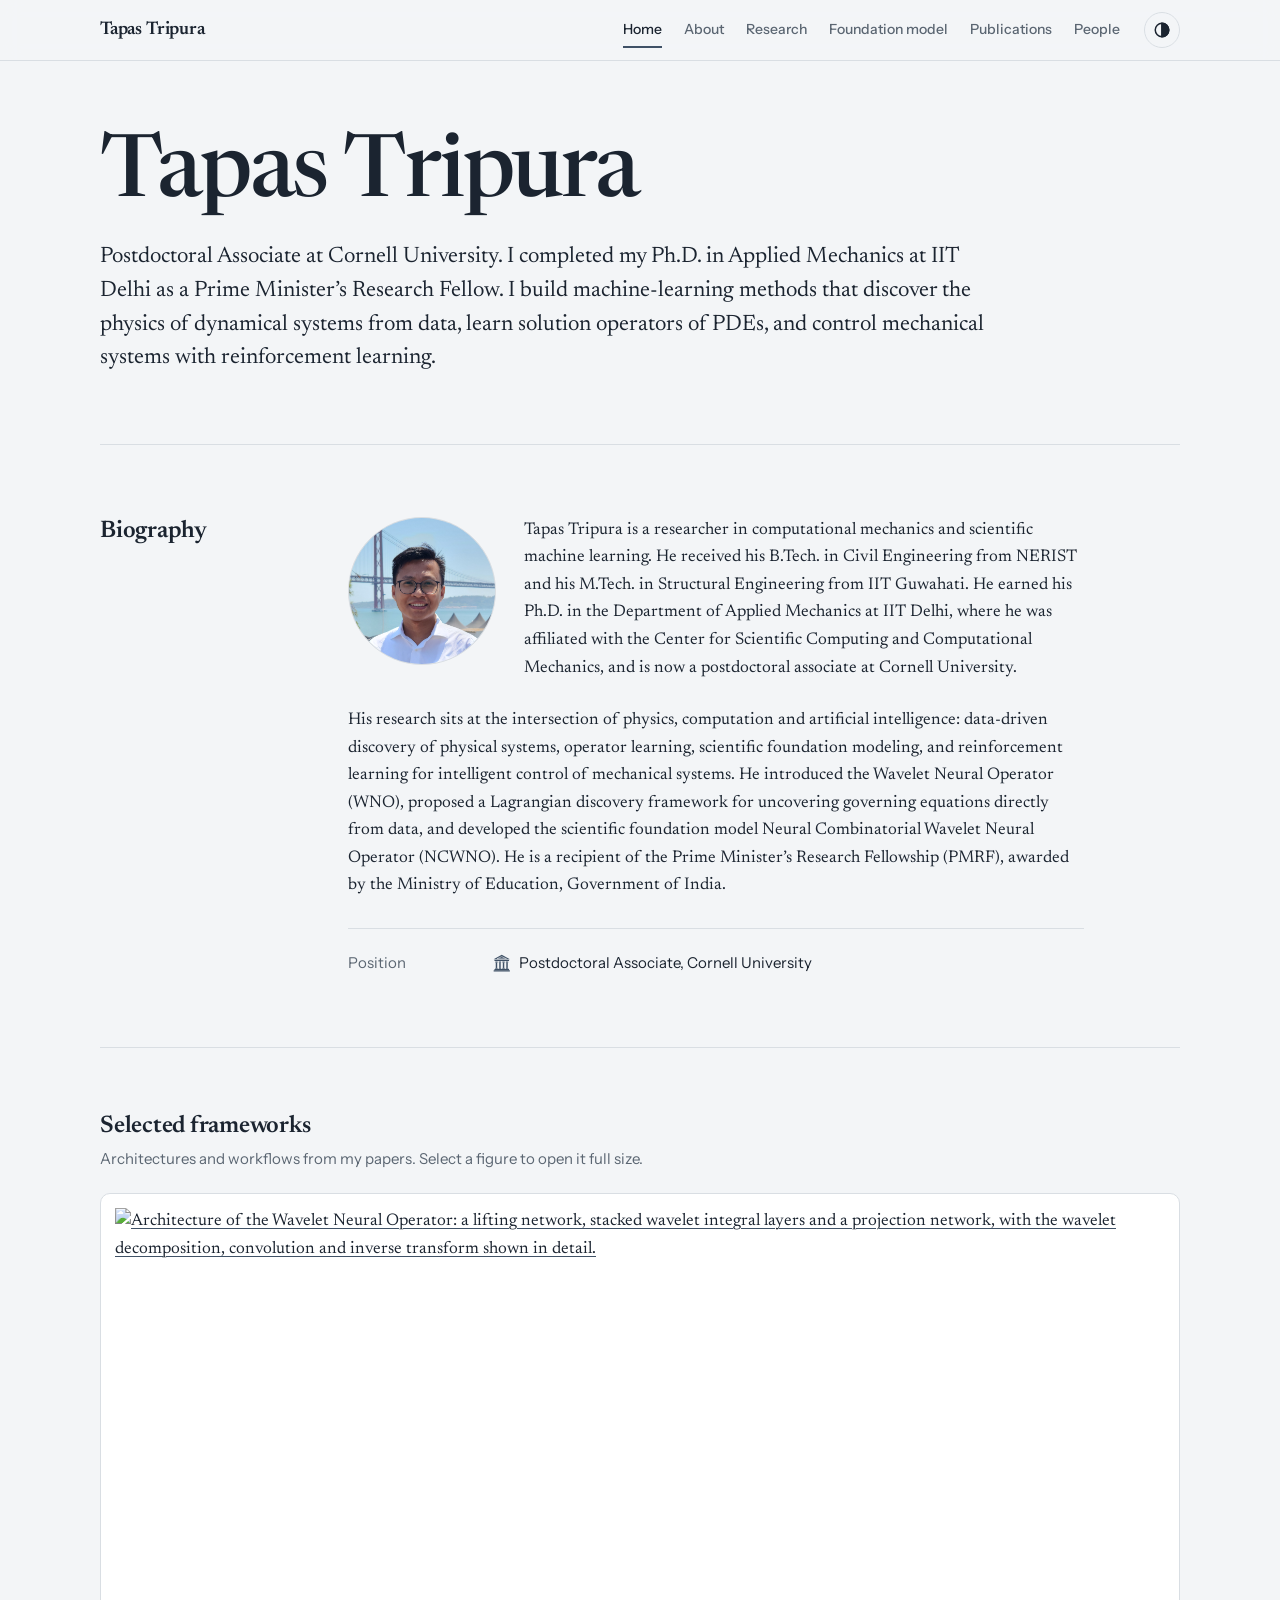
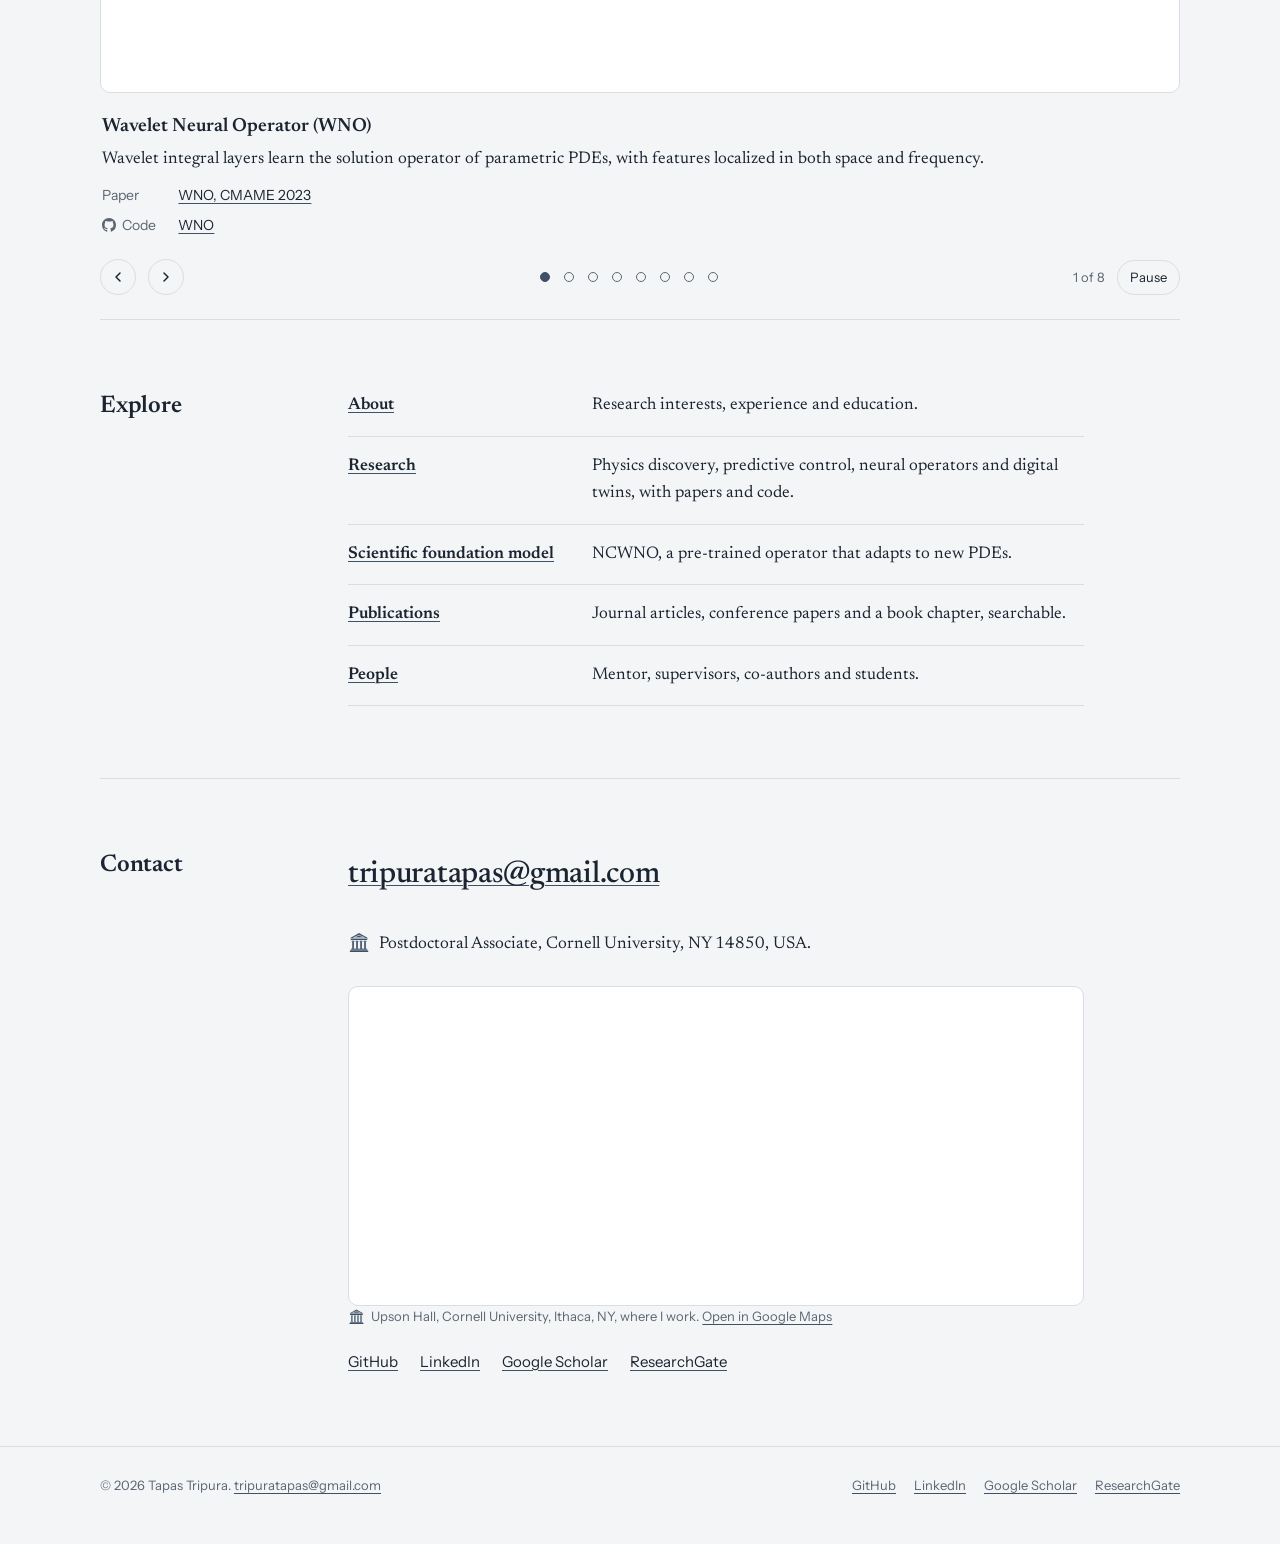
==== index.html @ eeae296c "Home: remove wavelet animation and Publications button Removed actions section and interactive figur" ====
<!DOCTYPE html>
<html lang="en">
<head>
<meta charset="utf-8">
<meta name="viewport" content="width=device-width, initial-scale=1">
<title>Tapas Tripura | Scientific machine learning and computational mechanics</title>
<meta name="description" content="Tapas Tripura is a postdoctoral associate at Cornell University working on data-driven physics discovery, neural operators, scientific foundation models and reinforcement learning for control.">
<meta property="og:title" content="Tapas Tripura | Scientific machine learning and computational mechanics">
<meta property="og:description" content="Tapas Tripura is a postdoctoral associate at Cornell University working on data-driven physics discovery, neural operators, scientific foundation models and reinforcement learning for control.">
<meta property="og:type" content="website">
<meta name="theme-color" content="#F3F5F7" media="(prefers-color-scheme: light)">
<meta name="theme-color" content="#12161B" media="(prefers-color-scheme: dark)">
<link rel="icon" href="data:image/svg+xml,%3Csvg xmlns='http://www.w3.org/2000/svg' viewBox='0 0 64 64'%3E%3Crect width='64' height='64' rx='12' fill='%233F5166'/%3E%3Cpath d='M4 34h12c4 0 5-14 9-14s4 24 8 24 4-30 8-30 4 20 8 20h11' fill='none' stroke='%23fff' stroke-width='4' stroke-linecap='round' stroke-linejoin='round'/%3E%3C/svg%3E">
<link rel="preconnect" href="https://fonts.googleapis.com">
<link rel="preconnect" href="https://fonts.gstatic.com" crossorigin="">
<link href="https://fonts.googleapis.com/css2?family=Instrument+Sans:wght@400;500;600&amp;family=Newsreader:ital,opsz,wght@0,6..72,400;0,6..72,500;0,6..72,600;1,6..72,400&amp;display=swap" rel="stylesheet">
<link rel="stylesheet" href="style.css">
<script type="application/ld+json">
{
  "@context": "https://schema.org",
  "@type": "Person",
  "name": "Tapas Tripura",
  "jobTitle": "Postdoctoral Associate",
  "affiliation": { "@type": "CollegeOrUniversity", "name": "Cornell University" },
  "alumniOf": { "@type": "CollegeOrUniversity", "name": "Indian Institute of Technology Delhi" },
  "email": "mailto:tripuratapas@gmail.com",
  "sameAs": [
    "https://github.com/TapasTripura",
    "https://www.linkedin.com/in/tripuratapas/",
    "https://scholar.google.com/citations?hl=en&user=pW9ZY3QAAAAJ",
    "https://www.researchgate.net/profile/Tapas-Tripura"
  ]
}
</script>
</head>
<body>
<a class="skip" href="#main">Skip to content</a>
<header class="top">
  <div class="wrap">
    <a class="brand" href="index.html">Tapas Tripura</a>
    <nav class="main" aria-label="Sections"><ul><li><a href="index.html" aria-current="page">Home</a></li><li><a href="about.html">About</a></li><li><a href="research.html">Research</a></li><li><a href="foundation-model.html">Foundation model</a></li><li><a href="publications.html">Publications</a></li><li><a href="collaborations.html">People</a></li></ul></nav>
    <button class="theme-btn" id="themeBtn" type="button" aria-label="Switch between light and dark theme">
      <svg width="18" height="18" viewBox="0 0 24 24" fill="none" stroke="currentColor" stroke-width="2" aria-hidden="true"><circle cx="12" cy="12" r="9"></circle><path d="M12 3v18"></path><path d="M12 3a9 9 0 0 1 0 18z" fill="currentColor"></path></svg>
    </button>
  </div>
</header>
<main id="main">
<section class="hero wrap" id="top">
    <h1>Tapas Tripura</h1>
    <p class="lede">Postdoctoral Associate at Cornell University. I completed my Ph.D. in Applied Mechanics at IIT Delhi as a Prime Minister’s Research Fellow. I build machine-learning methods that discover the physics of dynamical systems from data, learn solution operators of PDEs, and control mechanical systems with reinforcement learning.</p>

  </section>

<div class="wrap">
<section class="sec" id="bio" aria-labelledby="h-bio">
      <h2 id="h-bio">Biography</h2>
      <div class="body">
        <div class="about-top">
          <img class="portrait" id="portrait" src="assets/dp.png" alt="Portrait of Tapas Tripura" width="148" height="148">
          <div>
            <p>Tapas Tripura is a researcher in computational mechanics and scientific machine learning. He received his B.Tech. in Civil Engineering from NERIST and his M.Tech. in Structural Engineering from IIT Guwahati. He earned his Ph.D. in the Department of Applied Mechanics at IIT Delhi, where he was affiliated with the Center for Scientific Computing and Computational Mechanics, and is now a postdoctoral associate at Cornell University.</p>
          </div>
        </div>
        <p>His research sits at the intersection of physics, computation and artificial intelligence: data-driven discovery of physical systems, operator learning, scientific foundation modeling, and reinforcement learning for intelligent control of mechanical systems. He introduced the Wavelet Neural Operator (WNO), proposed a Lagrangian discovery framework for uncovering governing equations directly from data, and developed the scientific foundation model Neural Combinatorial Wavelet Neural Operator (NCWNO). He is a recipient of the Prime Minister’s Research Fellowship (PMRF), awarded by the Ministry of Education, Government of India.</p>

        <dl class="facts">
          <dt>Position</dt><dd>Postdoctoral Associate, Cornell University</dd>
        </dl>
      </div>
    </section>
</div>

<section class="gallery wrap" id="frameworks" aria-roledescription="carousel" aria-label="Selected frameworks">
  <h2>Selected frameworks</h2>
  <p class="gal-lede">Architectures and workflows from my papers. Select a figure to open it full size.</p>
  <div class="track" tabindex="0" aria-label="Framework slides. Use the left and right arrow keys to change slide.">
      <figure class="slide" role="group" aria-roledescription="slide" aria-label="1 of 8">
        <a class="fig" href="https://raw.githubusercontent.com/TapasTripura/WNO/8133e13f36d66f04895571d1c5507b31972805cb/Github_page_images/WNN.png" target="_blank" rel="noopener" title="Open full size"><img src="https://raw.githubusercontent.com/TapasTripura/WNO/8133e13f36d66f04895571d1c5507b31972805cb/Github_page_images/WNN.png" alt="Architecture of the Wavelet Neural Operator: a lifting network, stacked wavelet integral layers and a projection network, with the wavelet decomposition, convolution and inverse transform shown in detail." width="1748" height="980" loading="eager" decoding="async"></a>
        <figcaption>
          <h3>Wavelet Neural Operator (WNO)</h3>
          <p>Wavelet integral layers learn the solution operator of parametric PDEs, with features localized in both space and frequency.</p>
          <div class="links"><span class="lab">Paper</span><ul><li><a href="https://doi.org/10.1016/j.cma.2022.115783" target="_blank" rel="noopener">WNO, CMAME 2023</a></li></ul></div>
          <div class="links"><span class="lab"><svg class="gh" viewBox="0 0 16 16" width="14" height="14" aria-hidden="true"><path d="M8 0C3.58 0 0 3.58 0 8c0 3.54 2.29 6.53 5.47 7.59.4.07.55-.17.55-.38 0-.19-.01-.82-.01-1.49-2.01.37-2.53-.49-2.69-.94-.09-.23-.48-.94-.82-1.13-.28-.15-.68-.52-.01-.53.63-.01 1.08.58 1.23.82.72 1.21 1.87.87 2.33.66.07-.52.28-.87.51-1.07-1.78-.2-3.64-.89-3.64-3.95 0-.87.31-1.59.82-2.15-.08-.2-.36-1.02.08-2.12 0 0 .67-.21 2.2.82.64-.18 1.32-.27 2-.27.68 0 1.36.09 2 .27 1.53-1.04 2.2-.82 2.2-.82.44 1.1.16 1.92.08 2.12.51.56.82 1.27.82 2.15 0 3.07-1.87 3.75-3.65 3.95.29.25.54.73.54 1.48 0 1.07-.01 1.93-.01 2.2 0 .21.15.46.55.38A8.013 8.013 0 0016 8c0-4.42-3.58-8-8-8z"/></svg>Code</span><ul><li><a href="https://github.com/TapasTripura/WNO" target="_blank" rel="noopener">WNO</a></li></ul></div>
        </figcaption>
      </figure>
      <figure class="slide" role="group" aria-roledescription="slide" aria-label="2 of 8">
        <a class="fig" href="https://raw.githubusercontent.com/TapasTripura/MFWNO/195c6c22b0b1253e44105088b884247fa6c62f79/MFWNO_Architecture.png" target="_blank" rel="noopener" title="Open full size"><img src="https://raw.githubusercontent.com/TapasTripura/MFWNO/195c6c22b0b1253e44105088b884247fa6c62f79/MFWNO_Architecture.png" alt="Architecture of the multi-fidelity wavelet neural operator: a low-fidelity WNO feeds a high-fidelity WNO that learns the residual solution." width="1185" height="727" loading="lazy" decoding="async"></a>
        <figcaption>
          <h3>Multi-fidelity WNO</h3>
          <p>A low-fidelity wavelet operator is corrected by a high-fidelity residual operator, for fast reliability analysis.</p>
          <div class="links"><span class="lab">Paper</span><ul><li><a href="https://doi.org/10.1016/j.probengmech.2024.103672" target="_blank" rel="noopener">MFWNO, PEM 2024</a></li></ul></div>
          <div class="links"><span class="lab"><svg class="gh" viewBox="0 0 16 16" width="14" height="14" aria-hidden="true"><path d="M8 0C3.58 0 0 3.58 0 8c0 3.54 2.29 6.53 5.47 7.59.4.07.55-.17.55-.38 0-.19-.01-.82-.01-1.49-2.01.37-2.53-.49-2.69-.94-.09-.23-.48-.94-.82-1.13-.28-.15-.68-.52-.01-.53.63-.01 1.08.58 1.23.82.72 1.21 1.87.87 2.33.66.07-.52.28-.87.51-1.07-1.78-.2-3.64-.89-3.64-3.95 0-.87.31-1.59.82-2.15-.08-.2-.36-1.02.08-2.12 0 0 .67-.21 2.2.82.64-.18 1.32-.27 2-.27.68 0 1.36.09 2 .27 1.53-1.04 2.2-.82 2.2-.82.44 1.1.16 1.92.08 2.12.51.56.82 1.27.82 2.15 0 3.07-1.87 3.75-3.65 3.95.29.25.54.73.54 1.48 0 1.07-.01 1.93-.01 2.2 0 .21.15.46.55.38A8.013 8.013 0 0016 8c0-4.42-3.58-8-8-8z"/></svg>Code</span><ul><li><a href="https://github.com/TapasTripura/MFWNO" target="_blank" rel="noopener">MFWNO</a></li></ul></div>
        </figcaption>
      </figure>
      <figure class="slide" role="group" aria-roledescription="slide" aria-label="3 of 8">
        <a class="fig" href="https://raw.githubusercontent.com/TapasTripura/NCWNO/3da40e3a2224858c2e84ea0790490b667fc9f35f/media/ncwno.jpg" target="_blank" rel="noopener" title="Open full size"><img src="https://raw.githubusercontent.com/TapasTripura/NCWNO/3da40e3a2224858c2e84ea0790490b667fc9f35f/media/ncwno.jpg" alt="Architecture of the Neural Combinatorial Wavelet Neural Operator: expert blocks with local wavelet integral blocks, combinatorial learning in each expert block, and a probability gate." width="1281" height="1020" loading="lazy" decoding="async"></a>
        <figcaption>
          <h3>Scientific foundation model (NCWNO)</h3>
          <p>Expert wavelet blocks selected by a probability gate let one model learn many PDEs without catastrophic forgetting.</p>
          <div class="links"><span class="lab">Paper</span><ul><li><a href="https://doi.org/10.1016/j.cpc.2025.109882" target="_blank" rel="noopener">NCWNO, CPC 2025</a></li></ul></div>
          <div class="links"><span class="lab"><svg class="gh" viewBox="0 0 16 16" width="14" height="14" aria-hidden="true"><path d="M8 0C3.58 0 0 3.58 0 8c0 3.54 2.29 6.53 5.47 7.59.4.07.55-.17.55-.38 0-.19-.01-.82-.01-1.49-2.01.37-2.53-.49-2.69-.94-.09-.23-.48-.94-.82-1.13-.28-.15-.68-.52-.01-.53.63-.01 1.08.58 1.23.82.72 1.21 1.87.87 2.33.66.07-.52.28-.87.51-1.07-1.78-.2-3.64-.89-3.64-3.95 0-.87.31-1.59.82-2.15-.08-.2-.36-1.02.08-2.12 0 0 .67-.21 2.2.82.64-.18 1.32-.27 2-.27.68 0 1.36.09 2 .27 1.53-1.04 2.2-.82 2.2-.82.44 1.1.16 1.92.08 2.12.51.56.82 1.27.82 2.15 0 3.07-1.87 3.75-3.65 3.95.29.25.54.73.54 1.48 0 1.07-.01 1.93-.01 2.2 0 .21.15.46.55.38A8.013 8.013 0 0016 8c0-4.42-3.58-8-8-8z"/></svg>Code</span><ul><li><a href="https://github.com/TapasTripura/NCWNO" target="_blank" rel="noopener">NCWNO</a></li></ul></div>
        </figcaption>
      </figure>
      <figure class="slide" role="group" aria-roledescription="slide" aria-label="4 of 8">
        <a class="fig" href="https://raw.githubusercontent.com/TapasTripura/WNO-elastography/44d050303f013db9224def044e7648f1e179bd29/WNO_elastography.png" target="_blank" rel="noopener" title="Open full size"><img src="https://raw.githubusercontent.com/TapasTripura/WNO-elastography/44d050303f013db9224def044e7648f1e179bd29/WNO_elastography.png" alt="Architecture of the WNO used for elastography: input fields pass through wavelet blocks with four-level wavelet decompositions and a final network that outputs a stiffness map." width="1261" height="709" loading="lazy" decoding="async"></a>
        <figcaption>
          <h3>Wavelet neural operator elastography</h3>
          <p>Maps measured displacement fields to a stiffness map, to localize and quantify tumors.</p>
          <div class="links"><span class="lab">Paper</span><ul><li><a href="https://doi.org/10.1016/j.cmpb.2023.107436" target="_blank" rel="noopener">Elastography, CMPB 2023</a></li></ul></div>
          <div class="links"><span class="lab"><svg class="gh" viewBox="0 0 16 16" width="14" height="14" aria-hidden="true"><path d="M8 0C3.58 0 0 3.58 0 8c0 3.54 2.29 6.53 5.47 7.59.4.07.55-.17.55-.38 0-.19-.01-.82-.01-1.49-2.01.37-2.53-.49-2.69-.94-.09-.23-.48-.94-.82-1.13-.28-.15-.68-.52-.01-.53.63-.01 1.08.58 1.23.82.72 1.21 1.87.87 2.33.66.07-.52.28-.87.51-1.07-1.78-.2-3.64-.89-3.64-3.95 0-.87.31-1.59.82-2.15-.08-.2-.36-1.02.08-2.12 0 0 .67-.21 2.2.82.64-.18 1.32-.27 2-.27.68 0 1.36.09 2 .27 1.53-1.04 2.2-.82 2.2-.82.44 1.1.16 1.92.08 2.12.51.56.82 1.27.82 2.15 0 3.07-1.87 3.75-3.65 3.95.29.25.54.73.54 1.48 0 1.07-.01 1.93-.01 2.2 0 .21.15.46.55.38A8.013 8.013 0 0016 8c0-4.42-3.58-8-8-8z"/></svg>Code</span><ul><li><a href="https://github.com/TapasTripura/WNO-elastography" target="_blank" rel="noopener">WNO-elastography</a></li></ul></div>
        </figcaption>
      </figure>
      <figure class="slide" role="group" aria-roledescription="slide" aria-label="5 of 8">
        <a class="fig" href="https://raw.githubusercontent.com/TapasTripura/Interpretable-DT/0ab9851f6fc8040a1ec2009a39ff66d2a1ced187/Predictive_DT.png" target="_blank" rel="noopener" title="Open full size"><img src="https://raw.githubusercontent.com/TapasTripura/Interpretable-DT/0ab9851f6fc8040a1ec2009a39ff66d2a1ced187/Predictive_DT.png" alt="Workflow of the predictive digital twin: a physical system and nominal model are updated using sparse Bayesian linear regression on collected data to support prediction and design." width="1134" height="642" loading="lazy" decoding="async"></a>
        <figcaption>
          <h3>Predictive and interpretable digital twin</h3>
          <p>A probabilistic machine-learning twin that updates a nominal model from data and predicts future states.</p>
          <div class="links"><span class="lab">Paper</span><ul><li><a href="https://doi.org/10.1016/j.compstruc.2023.107008" target="_blank" rel="noopener">Digital twin, C&amp;S 2023</a></li></ul></div>
          <div class="links"><span class="lab"><svg class="gh" viewBox="0 0 16 16" width="14" height="14" aria-hidden="true"><path d="M8 0C3.58 0 0 3.58 0 8c0 3.54 2.29 6.53 5.47 7.59.4.07.55-.17.55-.38 0-.19-.01-.82-.01-1.49-2.01.37-2.53-.49-2.69-.94-.09-.23-.48-.94-.82-1.13-.28-.15-.68-.52-.01-.53.63-.01 1.08.58 1.23.82.72 1.21 1.87.87 2.33.66.07-.52.28-.87.51-1.07-1.78-.2-3.64-.89-3.64-3.95 0-.87.31-1.59.82-2.15-.08-.2-.36-1.02.08-2.12 0 0 .67-.21 2.2.82.64-.18 1.32-.27 2-.27.68 0 1.36.09 2 .27 1.53-1.04 2.2-.82 2.2-.82.44 1.1.16 1.92.08 2.12.51.56.82 1.27.82 2.15 0 3.07-1.87 3.75-3.65 3.95.29.25.54.73.54 1.48 0 1.07-.01 1.93-.01 2.2 0 .21.15.46.55.38A8.013 8.013 0 0016 8c0-4.42-3.58-8-8-8z"/></svg>Code</span><ul><li><a href="https://github.com/TapasTripura/Interpretable-DT" target="_blank" rel="noopener">Interpretable-DT</a></li></ul></div>
        </figcaption>
      </figure>
      <figure class="slide" role="group" aria-roledescription="slide" aria-label="6 of 8">
        <a class="fig" href="https://raw.githubusercontent.com/TapasTripura/Lagrange_Discovery_CPC/0346600c5773e8fe8cf129b9da7c9f5d59df5313/framework.jpg" target="_blank" rel="noopener" title="Open full size"><img src="https://raw.githubusercontent.com/TapasTripura/Lagrange_Discovery_CPC/0346600c5773e8fe8cf129b9da7c9f5d59df5313/framework.jpg" alt="Framework for discovering Lagrangians: observed states, a dictionary, the Euler–Lagrange formula and sparse linear regression, with discovered equations of motion and conserved energy." width="3578" height="1991" loading="lazy" decoding="async"></a>
        <figcaption>
          <h3>Lagrangian discovery from data</h3>
          <p>Sparse regression over an Euler–Lagrange library recovers interpretable Lagrangians and equations of motion.</p>
          <div class="links"><span class="lab">Paper</span><ul><li><a href="https://doi.org/10.1016/j.cpc.2023.108960" target="_blank" rel="noopener">Lagrangian discovery, CPC 2024</a></li></ul></div>
          <div class="links"><span class="lab"><svg class="gh" viewBox="0 0 16 16" width="14" height="14" aria-hidden="true"><path d="M8 0C3.58 0 0 3.58 0 8c0 3.54 2.29 6.53 5.47 7.59.4.07.55-.17.55-.38 0-.19-.01-.82-.01-1.49-2.01.37-2.53-.49-2.69-.94-.09-.23-.48-.94-.82-1.13-.28-.15-.68-.52-.01-.53.63-.01 1.08.58 1.23.82.72 1.21 1.87.87 2.33.66.07-.52.28-.87.51-1.07-1.78-.2-3.64-.89-3.64-3.95 0-.87.31-1.59.82-2.15-.08-.2-.36-1.02.08-2.12 0 0 .67-.21 2.2.82.64-.18 1.32-.27 2-.27.68 0 1.36.09 2 .27 1.53-1.04 2.2-.82 2.2-.82.44 1.1.16 1.92.08 2.12.51.56.82 1.27.82 2.15 0 3.07-1.87 3.75-3.65 3.95.29.25.54.73.54 1.48 0 1.07-.01 1.93-.01 2.2 0 .21.15.46.55.38A8.013 8.013 0 0016 8c0-4.42-3.58-8-8-8z"/></svg>Code</span><ul><li><a href="https://github.com/TapasTripura/Lagrange_Discovery_CPC" target="_blank" rel="noopener">Lagrange_Discovery_CPC</a></li></ul></div>
        </figcaption>
      </figure>
      <figure class="slide" role="group" aria-roledescription="slide" aria-label="7 of 8">
        <a class="fig" href="https://raw.githubusercontent.com/TapasTripura/Bayesian-Lagrangian-Discovery/d712e54968ead1cbd3260c153b027305916b787d/Methodology_Lagrange.png" target="_blank" rel="noopener" title="Open full size"><img src="https://raw.githubusercontent.com/TapasTripura/Bayesian-Lagrangian-Discovery/d712e54968ead1cbd3260c153b027305916b787d/Methodology_Lagrange.png" alt="Methodology of Bayesian Lagrangian discovery: data collection, a design matrix from an Euler–Lagrange library, sparse Bayesian regression, and the identified Lagrangian and Hamiltonian densities." width="1280" height="720" loading="lazy" decoding="async"></a>
        <figcaption>
          <h3>Bayesian Lagrangian discovery</h3>
          <p>A Bayesian version that discovers Lagrangian densities of PDE systems and reports uncertainty on each coefficient.</p>
          <div class="links"><span class="lab">Paper</span><ul><li><a href="https://doi.org/10.1016/j.ymssp.2024.111737" target="_blank" rel="noopener">Bayesian Lagrangian, MSSP 2024</a></li></ul></div>
          <div class="links"><span class="lab"><svg class="gh" viewBox="0 0 16 16" width="14" height="14" aria-hidden="true"><path d="M8 0C3.58 0 0 3.58 0 8c0 3.54 2.29 6.53 5.47 7.59.4.07.55-.17.55-.38 0-.19-.01-.82-.01-1.49-2.01.37-2.53-.49-2.69-.94-.09-.23-.48-.94-.82-1.13-.28-.15-.68-.52-.01-.53.63-.01 1.08.58 1.23.82.72 1.21 1.87.87 2.33.66.07-.52.28-.87.51-1.07-1.78-.2-3.64-.89-3.64-3.95 0-.87.31-1.59.82-2.15-.08-.2-.36-1.02.08-2.12 0 0 .67-.21 2.2.82.64-.18 1.32-.27 2-.27.68 0 1.36.09 2 .27 1.53-1.04 2.2-.82 2.2-.82.44 1.1.16 1.92.08 2.12.51.56.82 1.27.82 2.15 0 3.07-1.87 3.75-3.65 3.95.29.25.54.73.54 1.48 0 1.07-.01 1.93-.01 2.2 0 .21.15.46.55.38A8.013 8.013 0 0016 8c0-4.42-3.58-8-8-8z"/></svg>Code</span><ul><li><a href="https://github.com/TapasTripura/Bayesian-Lagrangian-Discovery" target="_blank" rel="noopener">Bayesian-Lagrangian-Discovery</a></li></ul></div>
        </figcaption>
      </figure>
      <figure class="slide" role="group" aria-roledescription="slide" aria-label="8 of 8">
        <a class="fig" href="https://raw.githubusercontent.com/TapasTripura/RoMAn-Model-Predictive-Control/c83c197ef0869498812c7458fb11d2fb61a4925f/images/Identification_control.png" target="_blank" rel="noopener" title="Open full size"><img src="https://raw.githubusercontent.com/TapasTripura/RoMAn-Model-Predictive-Control/c83c197ef0869498812c7458fb11d2fb61a4925f/images/Identification_control.png" alt="Model identification for control: an ensemble of data builds a library and sparse Bayesian linear regression identifies the drift and diffusion terms used by the controller." width="1272" height="558" loading="lazy" decoding="async"></a>
        <figcaption>
          <h3>Model-agnostic predictive control (RoMAn)</h3>
          <p>Sparse Bayesian identification of drift and diffusion feeds a model predictive controller for randomly excited systems.</p>
          <div class="links"><span class="lab">Paper</span><ul><li><a href="https://doi.org/10.1016/j.probengmech.2023.103517" target="_blank" rel="noopener">RoMAn, PEM 2023</a></li></ul></div>
          <div class="links"><span class="lab"><svg class="gh" viewBox="0 0 16 16" width="14" height="14" aria-hidden="true"><path d="M8 0C3.58 0 0 3.58 0 8c0 3.54 2.29 6.53 5.47 7.59.4.07.55-.17.55-.38 0-.19-.01-.82-.01-1.49-2.01.37-2.53-.49-2.69-.94-.09-.23-.48-.94-.82-1.13-.28-.15-.68-.52-.01-.53.63-.01 1.08.58 1.23.82.72 1.21 1.87.87 2.33.66.07-.52.28-.87.51-1.07-1.78-.2-3.64-.89-3.64-3.95 0-.87.31-1.59.82-2.15-.08-.2-.36-1.02.08-2.12 0 0 .67-.21 2.2.82.64-.18 1.32-.27 2-.27.68 0 1.36.09 2 .27 1.53-1.04 2.2-.82 2.2-.82.44 1.1.16 1.92.08 2.12.51.56.82 1.27.82 2.15 0 3.07-1.87 3.75-3.65 3.95.29.25.54.73.54 1.48 0 1.07-.01 1.93-.01 2.2 0 .21.15.46.55.38A8.013 8.013 0 0016 8c0-4.42-3.58-8-8-8z"/></svg>Code</span><ul><li><a href="https://github.com/TapasTripura/RoMAn-Model-Predictive-Control" target="_blank" rel="noopener">RoMAn-Model-Predictive-Control</a></li></ul></div>
        </figcaption>
      </figure>
  </div>
  <div class="gal-ctrl">
    <button type="button" class="nav-btn prev" aria-label="Previous slide"><svg width="16" height="16" viewBox="0 0 24 24" fill="none" stroke="currentColor" stroke-width="2.2" stroke-linecap="round" stroke-linejoin="round" aria-hidden="true"><path d="M15 18l-6-6 6-6"/></svg></button>
    <button type="button" class="nav-btn next" aria-label="Next slide"><svg width="16" height="16" viewBox="0 0 24 24" fill="none" stroke="currentColor" stroke-width="2.2" stroke-linecap="round" stroke-linejoin="round" aria-hidden="true"><path d="M9 18l6-6-6-6"/></svg></button>
    <div class="dots" role="group" aria-label="Choose a slide"></div>
    <span class="gcount"></span>
    <button type="button" class="play">Pause</button>
  </div>
</section>

<div class="wrap">
<section class="sec" id="explore" aria-labelledby="h-explore">
      <h2 id="h-explore">Explore</h2>
      <div class="body">
        <ul class="explore">
          <li><a href="about.html">About</a><span>Research interests, experience and education.</span></li>
          <li><a href="research.html">Research</a><span>Physics discovery, predictive control, neural operators and digital twins, with papers and code.</span></li>
          <li><a href="foundation-model.html">Scientific foundation model</a><span>NCWNO, a pre-trained operator that adapts to new PDEs.</span></li>
          <li><a href="publications.html">Publications</a><span>Journal articles, conference papers and a book chapter, searchable.</span></li>
          <li><a href="collaborations.html">People</a><span>Mentor, supervisors, co-authors and students.</span></li>
        </ul>
      </div>
    </section>

<section class="sec" id="contact" aria-labelledby="h-contact">
      <h2 id="h-contact">Contact</h2>
      <div class="body">
        <p class="mail"><a href="mailto:tripuratapas@gmail.com">tripuratapas@gmail.com</a></p>
        <p>Postdoctoral Associate, Cornell University, NY 14850, USA.</p>
        <div class="map">
          <iframe title="Map showing Upson Hall, Cornell University" src="https://maps.google.com/maps?q=Upson%20Hall%2C%20Cornell%20University%2C%20Ithaca%2C%20NY&amp;z=17&amp;output=embed" loading="lazy" referrerpolicy="no-referrer-when-downgrade" allowfullscreen></iframe>
          <p class="map-cap">Upson Hall, Cornell University, Ithaca, NY, where I work. <a href="https://www.google.com/maps/search/?api=1&amp;query=Upson%20Hall%2C%20Cornell%20University%2C%20Ithaca%2C%20NY" target="_blank" rel="noopener">Open in Google Maps</a></p>
        </div>
        <ul class="social">
          <li><a href="https://github.com/TapasTripura" target="_blank" rel="noopener">GitHub</a></li>
          <li><a href="https://www.linkedin.com/in/tripuratapas/" target="_blank" rel="noopener">LinkedIn</a></li>
          <li><a href="https://scholar.google.com/citations?hl=en&amp;user=pW9ZY3QAAAAJ" target="_blank" rel="noopener">Google Scholar</a></li>
          <li><a href="https://www.researchgate.net/profile/Tapas-Tripura" target="_blank" rel="noopener">ResearchGate</a></li>
        </ul>
      </div>
    </section>
</div>
</main>
<footer class="foot">
  <div class="wrap">
    <p>© <span id="yr">2026</span> Tapas Tripura. <a href="mailto:tripuratapas@gmail.com">tripuratapas@gmail.com</a></p>
    <ul class="foot-links">
      <li><a href="https://github.com/TapasTripura" target="_blank" rel="noopener">GitHub</a></li>
      <li><a href="https://www.linkedin.com/in/tripuratapas/" target="_blank" rel="noopener">LinkedIn</a></li>
      <li><a href="https://scholar.google.com/citations?hl=en&amp;user=pW9ZY3QAAAAJ" target="_blank" rel="noopener">Google Scholar</a></li>
      <li><a href="https://www.researchgate.net/profile/Tapas-Tripura" target="_blank" rel="noopener">ResearchGate</a></li>
    </ul>
  </div>
</footer>
<script src="site.js" defer></script>
</body>
</html>
---- style.css ----
:root {
  --paper: #F3F5F7;
  --surface: #FFFFFF;
  --ink: #1B2430;
  --muted: #5B6672;
  --line: #D9DEE3;
  --teal: #3F5166;
  --teal-ink: #FFFFFF;
  --indigo: #5F6F80;
  --serif: "Newsreader", Georgia, "Times New Roman", serif;
  --sans: "Instrument Sans", system-ui, -apple-system, "Segoe UI", Roboto, sans-serif;
  color-scheme: light;
}
@media (prefers-color-scheme: dark) {
  :root:not([data-theme="light"]) {
    --paper: #12161B; --surface: #181E25; --ink: #E6EAEE; --muted: #9AA5B1;
    --line: #29313A; --teal: #A9B8C9; --teal-ink: #12161B; --indigo: #7F90A3;
    color-scheme: dark;
  }
}
:root[data-theme="dark"] {
  --paper: #12161B; --surface: #181E25; --ink: #E6EAEE; --muted: #9AA5B1;
  --line: #29313A; --teal: #A9B8C9; --teal-ink: #12161B; --indigo: #7F90A3;
  color-scheme: dark;
}

*, *::before, *::after { box-sizing: border-box; }
html { scroll-behavior: smooth; scroll-padding-top: 88px; -webkit-text-size-adjust: 100%; }
body {
  margin: 0; background: var(--paper); color: var(--ink);
  font-family: var(--serif); font-size: 1.0625rem; line-height: 1.62;
  text-rendering: optimizeLegibility; -webkit-font-smoothing: antialiased;
}
img { max-width: 100%; display: block; }
a { color: inherit; text-decoration: underline; text-decoration-color: var(--teal); text-decoration-thickness: 1px; text-underline-offset: 3px; }
a:hover { color: var(--teal); }
:focus-visible { outline: 2px solid var(--teal); outline-offset: 3px; border-radius: 2px; }
.wrap { width: min(1080px, 100% - 40px); margin-inline: auto; }
.skip { position: absolute; left: -999px; top: 8px; background: var(--teal); color: var(--teal-ink); padding: 8px 14px; font-family: var(--sans); z-index: 50; }
.skip:focus { left: 8px; }

/* Header */
header.top {
  position: sticky; top: 0; z-index: 20;
  background: color-mix(in srgb, var(--paper) 88%, transparent);
  backdrop-filter: blur(10px); -webkit-backdrop-filter: blur(10px);
  border-bottom: 1px solid var(--line);
}
.top .wrap { display: flex; align-items: center; gap: 24px; min-height: 60px; }
.brand { font-family: var(--serif); font-weight: 600; font-size: 1.15rem; text-decoration: none; letter-spacing: -0.01em; white-space: nowrap; }
.brand:hover { color: var(--ink); }
nav.main { margin-left: auto; overflow-x: auto; scrollbar-width: none; }
nav.main::-webkit-scrollbar { display: none; }
nav.main ul { display: flex; gap: 22px; list-style: none; margin: 0; padding: 0; }
nav.main a {
  font-family: var(--sans); font-size: 0.875rem; font-weight: 500; color: var(--muted);
  text-decoration: none; white-space: nowrap; padding: 6px 0; display: block;
  border-bottom: 2px solid transparent;
}
nav.main a:hover { color: var(--ink); }
nav.main a[aria-current="true"] { color: var(--ink); border-bottom-color: var(--teal); }
.theme-btn {
  flex: none; width: 36px; height: 36px; display: grid; place-items: center;
  background: transparent; color: var(--ink); border: 1px solid var(--line); border-radius: 50%; cursor: pointer;
}
.theme-btn:hover { border-color: var(--teal); color: var(--teal); }

/* Hero */
.hero { padding: 72px 0 40px; }
.hero h1 {
  font-family: var(--serif); font-weight: 500; letter-spacing: -0.025em; line-height: 1;
  font-size: clamp(2.8rem, 7.2vw, 5.4rem); margin: 0 0 22px;
}
.lede { font-size: clamp(1.15rem, 2.2vw, 1.4rem); line-height: 1.5; max-width: 40em; margin: 0 0 28px; color: var(--ink); }
.actions { display: flex; flex-wrap: wrap; gap: 12px; }
.btn {
  font-family: var(--sans); font-weight: 500; font-size: 0.9375rem; text-decoration: none;
  padding: 10px 18px; border-radius: 6px; border: 1px solid var(--ink); color: var(--ink); background: transparent;
}
.btn:hover { color: var(--ink); border-color: var(--teal); background: color-mix(in srgb, var(--teal) 10%, transparent); }
.btn.primary { background: var(--teal); border-color: var(--teal); color: var(--teal-ink); }
.btn.primary:hover { color: var(--teal-ink); filter: brightness(1.08); background: var(--teal); }

.scope { margin: 48px 0 0; }
.scope-frame { background: var(--surface); border: 1px solid var(--line); border-radius: 10px; overflow: hidden; }
#wave { display: block; width: 100%; height: 330px; touch-action: pan-y; cursor: crosshair; }
.scope figcaption { font-family: var(--sans); font-size: 0.8125rem; line-height: 1.5; color: var(--muted); margin-top: 12px; max-width: 62em; }

/* Sections */
.sec { display: grid; grid-template-columns: 200px minmax(0, 1fr); gap: 48px; padding: 72px 0; border-top: 1px solid var(--line); }
.sec > h2 {
  font-family: var(--serif); font-weight: 600; font-size: 1.5rem; letter-spacing: -0.01em; line-height: 1.2;
  margin: 0; align-self: start; position: sticky; top: 92px;
}
.body { max-width: 46rem; min-width: 0; }
.body > :first-child { margin-top: 0; }
.body p { margin: 0 0 1em; }

/* About */
.about-top { display: grid; grid-template-columns: 148px 1fr; gap: 28px; align-items: start; margin-bottom: 8px; }
.portrait { width: 148px; aspect-ratio: 1; object-fit: cover; object-position: center 20%; border-radius: 50%; background: var(--line); border: 1px solid var(--line); }
dl.facts { margin: 28px 0 0; font-family: var(--sans); font-size: 0.9375rem; display: grid; grid-template-columns: 8.5em 1fr; gap: 10px 16px; padding-top: 22px; border-top: 1px solid var(--line); }
dl.facts dt { color: var(--muted); }
dl.facts dd { margin: 0; }
.sub { font-family: var(--sans); font-weight: 600; font-size: 0.9375rem; margin: 36px 0 12px; }
ul.interests { list-style: none; margin: 0; padding: 0; columns: 2; column-gap: 32px; font-size: 1rem; }
ul.interests li { break-inside: avoid; padding: 7px 0; border-bottom: 1px solid var(--line); }

/* Research rows */
.row { padding: 30px 0; border-top: 1px solid var(--line); }
.row:first-child { padding-top: 0; border-top: 0; }
.row h3 { font-family: var(--serif); font-weight: 600; font-size: 1.28rem; margin: 0 0 8px; letter-spacing: -0.005em; }
.row p { margin: 0 0 14px; }
.links { display: grid; grid-template-columns: 4.6em minmax(0, 1fr); gap: 0 12px; font-family: var(--sans); font-size: 0.875rem; margin-top: 8px; }
.links .lab { color: var(--muted); }
.links ul { display: flex; flex-wrap: wrap; gap: 4px 18px; list-style: none; margin: 0; padding: 0; }
.links li { display: inline; }

/* Foundation model */
.feature { border-left: 3px solid var(--teal); padding-left: 24px; }
.feature h3 { font-family: var(--serif); font-weight: 600; font-size: 1.28rem; margin: 0 0 10px; }
.cols { display: grid; grid-template-columns: 1fr 1fr; gap: 28px; margin: 22px 0; }
.cols h4 { font-family: var(--sans); font-size: 0.9375rem; font-weight: 600; margin: 0 0 8px; }
.cols ul { margin: 0; padding-left: 1.1em; font-size: 1rem; }
.cols li { margin-bottom: 6px; }

/* Education timeline */
.timeline { list-style: none; margin: 0; padding: 0 0 0 26px; border-left: 1px solid var(--line); }
.timeline li { position: relative; padding-bottom: 36px; }
.timeline li:last-child { padding-bottom: 0; }
.timeline li::before { content: ""; position: absolute; left: -32px; top: 9px; width: 11px; height: 11px; border-radius: 50%; background: var(--paper); border: 2px solid var(--teal); }
.timeline .when { font-family: var(--sans); font-size: 0.8125rem; color: var(--muted); display: block; margin-bottom: 2px; }
.timeline h3 { font-size: 1.12rem; font-weight: 600; margin: 0 0 2px; }
.timeline .where { margin: 0 0 8px; color: var(--muted); }
.timeline ul { margin: 0; padding-left: 1.1em; font-size: 1rem; }
.timeline li li { padding: 0; margin-bottom: 3px; }
.timeline li li::before { display: none; }

/* Publications */
.tools { display: flex; flex-wrap: wrap; gap: 14px 16px; align-items: center; margin-bottom: 8px; font-family: var(--sans); }
.search {
  flex: 1 1 220px; min-width: 0; padding: 10px 14px; font: inherit; font-size: 0.9375rem; color: var(--ink);
  background: var(--surface); border: 1px solid var(--line); border-radius: 6px;
}
.search::placeholder { color: var(--muted); }
.seg { display: flex; flex-wrap: wrap; gap: 6px; }
.seg button {
  font: inherit; font-size: 0.8125rem; font-weight: 500; padding: 7px 12px; border-radius: 999px; cursor: pointer;
  color: var(--ink); background: transparent; border: 1px solid var(--line);
}
.seg button:hover { border-color: var(--teal); }
.seg button[aria-pressed="true"] { background: var(--ink); color: var(--paper); border-color: var(--ink); }
.count { font-family: var(--sans); font-size: 0.8125rem; color: var(--muted); margin: 10px 0 0; }
.pubs h3 { font-family: var(--sans); font-size: 0.9375rem; font-weight: 600; margin: 34px 0 6px; padding-bottom: 8px; border-bottom: 1px solid var(--ink); }
.pubs ol { list-style: none; margin: 0; padding: 0; }
.pubs li { padding: 16px 0; border-bottom: 1px solid var(--line); }
.pubs .ti { font-weight: 500; line-height: 1.4; display: block; }
.pubs .au { font-size: 0.9375rem; color: var(--muted); display: block; margin-top: 3px; }
.pubs .au strong { color: var(--ink); font-weight: 600; }
.pubs .ve { font-family: var(--sans); font-size: 0.8125rem; color: var(--muted); display: block; margin-top: 4px; }
.pubs .empty { padding: 28px 0; font-family: var(--sans); color: var(--muted); }

/* Collaborators */
.groups { display: grid; grid-template-columns: 1fr 1fr; gap: 36px 40px; }
.groups h3 { font-family: var(--sans); font-weight: 600; font-size: 0.9375rem; margin: 0 0 10px; padding-bottom: 8px; border-bottom: 1px solid var(--line); }
.groups ul { list-style: none; margin: 0; padding: 0; font-size: 1rem; }
.groups li { padding: 5px 0; }
.groups .role { display: block; font-family: var(--sans); font-size: 0.8125rem; color: var(--muted); }
.groups .wide { grid-column: 1 / -1; }

/* Contact */
.mail { font-size: clamp(1.3rem, 3.2vw, 1.9rem); font-weight: 500; letter-spacing: -0.01em; word-break: break-word; }
.social { display: flex; flex-wrap: wrap; gap: 10px 22px; list-style: none; padding: 0; margin: 22px 0 0; font-family: var(--sans); font-size: 0.9375rem; }
footer.foot { border-top: 1px solid var(--line); padding: 28px 0 48px; font-family: var(--sans); font-size: 0.8125rem; color: var(--muted); }

@media (max-width: 860px) {
  .sec { grid-template-columns: 1fr; gap: 24px; padding: 52px 0; }
  .sec > h2 { position: static; }
  .top .wrap { flex-wrap: wrap; gap: 4px 16px; padding-block: 8px; }
  nav.main { order: 3; width: 100%; margin-left: 0; }
  .theme-btn { margin-left: auto; }
  .brand + .theme-btn { margin-left: auto; }
  .hero { padding-top: 44px; }
}
@media (max-width: 640px) {
  #wave { height: 290px; }
  .about-top { grid-template-columns: 1fr; }
  .portrait { width: 128px; }
  ul.interests { columns: 1; }
  .cols, .groups { grid-template-columns: 1fr; }
  dl.facts { grid-template-columns: 1fr; gap: 2px; }
  dl.facts dd { margin-bottom: 10px; }
}
@media (prefers-reduced-motion: reduce) { html { scroll-behavior: auto; } }
@media print {
  header.top, .scope, .tools, .theme-btn { display: none; }
  body { background: #fff; color: #000; }
  .sec { break-inside: avoid-page; }
}

/* Multi-page additions */
.sec.first { border-top: 0; padding-top: 56px; }
.sec > h1 { font-family: var(--serif); font-weight: 600; font-size: 1.9rem; letter-spacing: -0.015em; line-height: 1.15; margin: 0; align-self: start; position: sticky; top: 92px; }
nav.main a[aria-current="page"] { color: var(--ink); border-bottom-color: var(--teal); }
.explore { list-style: none; margin: 0; padding: 0; }
.explore li { display: grid; grid-template-columns: 220px minmax(0, 1fr); gap: 24px; padding: 16px 0; border-bottom: 1px solid var(--line); }
.explore li:first-child { padding-top: 0; }
.explore a { font-weight: 600; }
footer.foot .wrap { display: flex; flex-wrap: wrap; gap: 10px 28px; justify-content: space-between; align-items: baseline; }
.foot p { margin: 0; }
.foot-links { display: flex; flex-wrap: wrap; gap: 6px 18px; list-style: none; margin: 0; padding: 0; }
@media (max-width: 860px) { .sec > h1 { position: static; } .sec.first { padding-top: 36px; } }
@media (max-width: 640px) { .explore li { grid-template-columns: 1fr; gap: 2px; } }

/* GitHub mark on Code labels */
.links .lab .gh { width: 14px; height: 14px; margin-right: 6px; vertical-align: -2px; fill: currentColor; }

/* Framework gallery */
.gallery { padding: 64px 0 24px; border-top: 1px solid var(--line); }
.gallery > h2 { font-family: var(--serif); font-weight: 600; font-size: 1.5rem; letter-spacing: -0.01em; line-height: 1.2; margin: 0 0 6px; }
.gal-lede { margin: 0 0 22px; color: var(--muted); font-family: var(--sans); font-size: 0.9375rem; max-width: 46em; }
.track { display: flex; overflow-x: auto; scroll-snap-type: x mandatory; scrollbar-width: none; overscroll-behavior-x: contain; }
.track::-webkit-scrollbar { display: none; }
.slide { flex: 0 0 100%; min-width: 0; margin: 0; scroll-snap-align: start; }
.fig { display: block; height: clamp(240px, 50vw, 500px); padding: 14px; background: #fff; border: 1px solid var(--line); border-radius: 10px; }
.fig img { display: block; width: 100%; height: 100%; object-fit: contain; }
.slide figcaption { padding: 18px 2px 0; }
.slide h3 { font-family: var(--serif); font-weight: 600; font-size: 1.2rem; margin: 0 0 4px; }
.slide p { margin: 0 0 10px; max-width: 52em; }
.gal-ctrl { display: flex; align-items: center; gap: 12px; margin-top: 22px; font-family: var(--sans); font-size: 0.8125rem; color: var(--muted); }
.nav-btn { flex: none; width: 36px; height: 36px; display: grid; place-items: center; padding: 0; border: 1px solid var(--line); border-radius: 50%; background: transparent; color: var(--ink); cursor: pointer; }
.nav-btn:hover { border-color: var(--teal); color: var(--teal); }
.dots { display: flex; flex: 1; flex-wrap: wrap; gap: 14px; justify-content: center; }
.dots button { position: relative; width: 10px; height: 10px; padding: 0; border-radius: 50%; border: 1px solid var(--muted); background: transparent; cursor: pointer; }
.dots button::after { content: ""; position: absolute; inset: -9px; }
.dots button[aria-current="true"] { background: var(--teal); border-color: var(--teal); }
.play { font: inherit; min-width: 4.8em; padding: 6px 12px; border-radius: 999px; border: 1px solid var(--line); background: transparent; color: var(--ink); cursor: pointer; }
.play:hover { border-color: var(--teal); }
@media (max-width: 640px) { .gal-ctrl { flex-wrap: wrap; } .dots { order: 5; flex-basis: 100%; } .gallery { padding-top: 44px; } }

/* Map */
.map { margin-top: 28px; }
.map iframe { display: block; width: 100%; height: 320px; border: 1px solid var(--line); border-radius: 10px; background: var(--surface); }
.map-cap { margin: 10px 0 0; font-family: var(--sans); font-size: 0.8125rem; color: var(--muted); }
@media (max-width: 640px) { .map iframe { height: 260px; } }
@media print { .map iframe { display: none; } }

/* Publication DOI and code chips */
.pubs .ext { display: flex; flex-wrap: wrap; gap: 8px; margin-top: 10px; }
.pubs .chip { display: inline-flex; align-items: center; gap: 6px; max-width: 100%; padding: 5px 12px; border: 1px solid var(--line); border-radius: 999px; background: var(--surface); color: var(--ink); font-family: var(--sans); font-size: 0.8125rem; line-height: 1.3; text-decoration: none; overflow-wrap: anywhere; transition: background-color .18s ease, border-color .18s ease, color .18s ease, transform .18s ease, box-shadow .18s ease; }
.pubs .chip .k { font-weight: 600; }
.pubs .chip .gh { width: 14px; height: 14px; flex: none; fill: currentColor; }
.pubs .chip-doi { border-color: color-mix(in srgb, var(--teal) 45%, var(--line)); }
.pubs .chip-doi .k { color: var(--teal); }
.pubs .chip-code { border-color: color-mix(in srgb, var(--indigo) 45%, var(--line)); }
.pubs .chip-code .k { color: var(--indigo); }
.pubs .chip:hover, .pubs .chip:focus-visible { transform: translateY(-1px); box-shadow: 0 3px 10px color-mix(in srgb, var(--ink) 16%, transparent); }
.pubs .chip-doi:hover, .pubs .chip-doi:focus-visible { background: var(--teal); border-color: var(--teal); color: var(--teal-ink); }
.pubs .chip-code:hover, .pubs .chip-code:focus-visible { background: var(--indigo); border-color: var(--indigo); color: var(--paper); }
.pubs .chip:hover .k, .pubs .chip:focus-visible .k { color: inherit; }
@media (prefers-reduced-motion: reduce) { .pubs .chip { transition: none; } .pubs .chip:hover, .pubs .chip:focus-visible { transform: none; } }

/* Publication thumbnails */
.pubs li.pub { display: grid; grid-template-columns: 168px minmax(0, 1fr); gap: 22px; align-items: start; }
.pubs .thumb { display: block; width: 100%; aspect-ratio: 1; border: 1px solid var(--line); border-radius: 10px; overflow: hidden; position: relative; }
.pubs .thumb.real { background: #fff; padding: 6px; cursor: zoom-in; transition: border-color .18s ease, box-shadow .18s ease; }
.pubs .thumb.real:hover, .pubs .thumb.real:focus-visible { border-color: var(--teal); box-shadow: 0 3px 12px color-mix(in srgb, var(--ink) 16%, transparent); }
.pubs .thumb.real img { display: block; width: 100%; height: 100%; object-fit: contain; }
.pubs .thumb.tile { background: var(--surface); color: var(--muted); }
.pubs .thumb.tile svg { display: block; width: 66%; margin: 12% auto 0; }
.pubs .thumb.tile .tl { position: absolute; left: 10px; right: 10px; bottom: 9px; font-family: var(--sans); font-size: 0.6875rem; letter-spacing: 0.02em; color: var(--muted); white-space: nowrap; overflow: hidden; text-overflow: ellipsis; }
.pubs .thumb svg .gl { fill: none; stroke: currentColor; stroke-width: 2.4; stroke-linecap: round; stroke-linejoin: round; }
.pubs .thumb svg .faint { opacity: 0.4; }
.pubs .thumb svg .dash { stroke-dasharray: 4 4; }
.pubs .thumb svg .ga2 { fill: none; stroke: var(--teal); stroke-width: 2.4; stroke-linecap: round; stroke-linejoin: round; }
.pubs .thumb svg .ga { fill: var(--teal); stroke: none; }
.pubs .thumb svg .gd { fill: currentColor; opacity: 0.45; stroke: none; }
.pubs .thumb svg .gf { fill: var(--teal); opacity: 0.28; stroke: none; }
@media (max-width: 640px) { .pubs li.pub { grid-template-columns: 92px minmax(0, 1fr); gap: 14px; } .pubs .thumb.tile .tl { display: none; } .pubs .thumb.tile svg { width: 74%; margin-top: 13%; } }

/* Institute icons */
.inst { display: inline-block; flex: none; width: 1.3em; height: 1.3em; margin-right: 0.5em; vertical-align: -0.3em; fill: var(--teal); }

/* Abstract chip and expandable panel */
.pubs .chip-abs { cursor: pointer; border-color: color-mix(in srgb, var(--ink) 35%, var(--line)); }
.pubs .chip-abs .k { color: var(--ink); }
.pubs .chip-abs .cv { flex: none; transition: transform .2s ease; }
.pubs .chip-abs[aria-expanded="true"] .cv { transform: rotate(180deg); }
.pubs .chip-abs:hover, .pubs .chip-abs:focus-visible, .pubs .chip-abs[aria-expanded="true"] { background: var(--ink); border-color: var(--ink); color: var(--paper); }
.pubs .chip-abs:hover .k, .pubs .chip-abs:focus-visible .k, .pubs .chip-abs[aria-expanded="true"] .k { color: inherit; }
.pubs .abs { display: grid; grid-template-rows: 0fr; visibility: hidden; transition: grid-template-rows .28s ease, visibility 0s linear .28s; }
.pubs .abs.open { grid-template-rows: 1fr; visibility: visible; transition: grid-template-rows .28s ease, visibility 0s; }
.pubs .abs-in { overflow: hidden; min-height: 0; }
.pubs .abs-in p { margin: 12px 0 0; padding: 12px 14px; background: var(--surface); border-left: 3px solid var(--teal); border-radius: 0 8px 8px 0; font-size: 0.9375rem; line-height: 1.6; }
.pubs .abs-more { display: inline-block; margin-top: 8px; font-family: var(--sans); font-size: 0.8125rem; }
@media (prefers-reduced-motion: reduce) { .pubs .abs, .pubs .abs.open, .pubs .chip-abs .cv { transition: none; } }

/* Chips outside the publication list (thesis link) */
.chips { display: flex; flex-wrap: wrap; gap: 8px; margin-top: 8px; }
.chips .chip { display: inline-flex; align-items: center; gap: 6px; padding: 5px 12px; border: 1px solid color-mix(in srgb, var(--teal) 45%, var(--line)); border-radius: 999px; background: var(--surface); color: var(--ink); font-family: var(--sans); font-size: 0.8125rem; line-height: 1.3; text-decoration: none; transition: background-color .18s ease, border-color .18s ease, color .18s ease, transform .18s ease, box-shadow .18s ease; }
.chips .chip .k { font-weight: 600; color: var(--teal); }
.chips .chip .ic { flex: none; }
.chips .chip:hover, .chips .chip:focus-visible { background: var(--teal); border-color: var(--teal); color: var(--teal-ink); transform: translateY(-1px); box-shadow: 0 3px 10px color-mix(in srgb, var(--ink) 16%, transparent); }
.chips .chip:hover .k, .chips .chip:focus-visible .k { color: inherit; }
@media (prefers-reduced-motion: reduce) { .chips .chip { transition: none; } .chips .chip:hover, .chips .chip:focus-visible { transform: none; } }
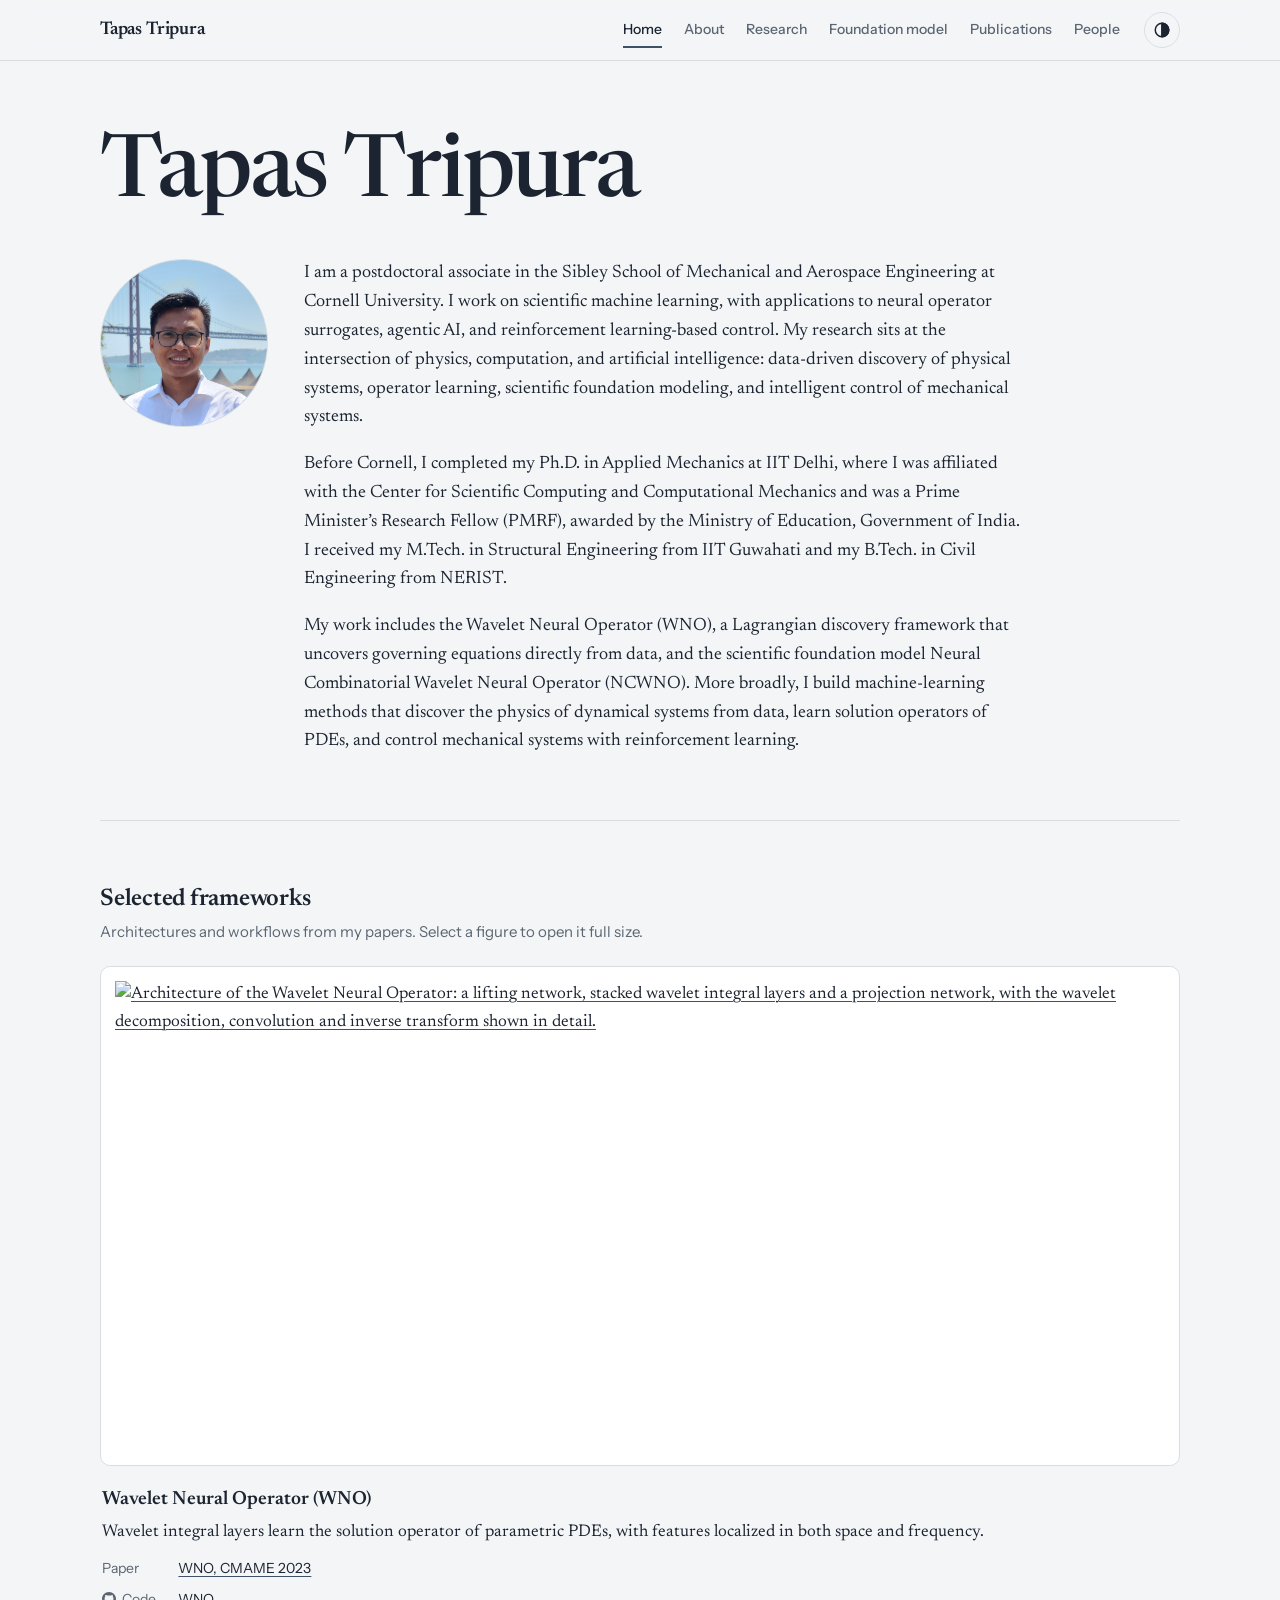
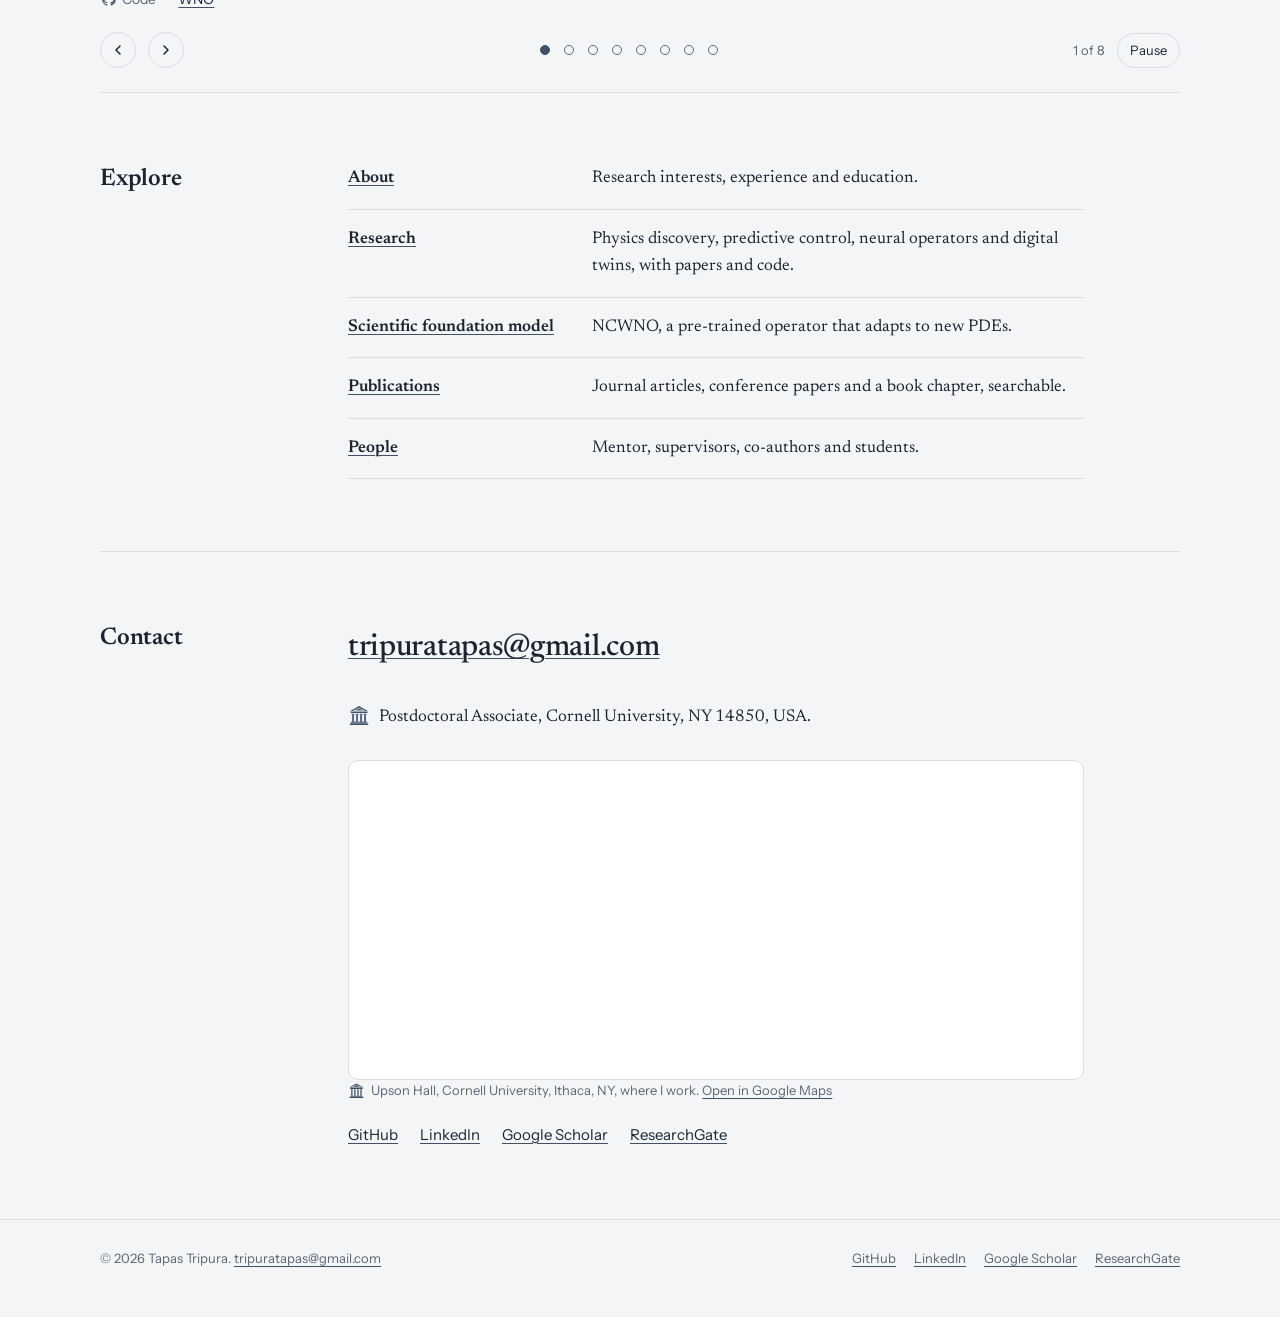
==== commit 8b63c72b: "Home: merge intro into one bio, no section heading Updated biography section to reflect current rese" ====
--- a/index.html
+++ b/index.html
@@ -47,25 +47,18 @@
 <main id="main">
 <section class="hero wrap" id="top">
     <h1>Tapas Tripura</h1>
-    <p class="lede">Postdoctoral Associate at Cornell University. I completed my Ph.D. in Applied Mechanics at IIT Delhi as a Prime Minister’s Research Fellow. I build machine-learning methods that discover the physics of dynamical systems from data, learn solution operators of PDEs, and control mechanical systems with reinforcement learning.</p>
 
   </section>
 
 <div class="wrap">
-<section class="sec" id="bio" aria-labelledby="h-bio">
-      <h2 id="h-bio">Biography</h2>
-      <div class="body">
-        <div class="about-top">
-          <img class="portrait" id="portrait" src="assets/dp.png" alt="Portrait of Tapas Tripura" width="148" height="148">
-          <div>
-            <p>Tapas Tripura is a researcher in computational mechanics and scientific machine learning. He received his B.Tech. in Civil Engineering from NERIST and his M.Tech. in Structural Engineering from IIT Guwahati. He earned his Ph.D. in the Department of Applied Mechanics at IIT Delhi, where he was affiliated with the Center for Scientific Computing and Computational Mechanics, and is now a postdoctoral associate at Cornell University.</p>
-          </div>
+<section class="bio" id="bio" aria-label="About me">
+      <div class="bio-grid">
+        <img class="portrait" id="portrait" src="assets/dp.png" alt="Portrait of Tapas Tripura" width="148" height="148">
+        <div class="bio-text">
+          <p>I am a postdoctoral associate in the Sibley School of Mechanical and Aerospace Engineering at Cornell University. I work on scientific machine learning, with applications to neural operator surrogates, agentic AI, and reinforcement learning-based control. My research sits at the intersection of physics, computation, and artificial intelligence: data-driven discovery of physical systems, operator learning, scientific foundation modeling, and intelligent control of mechanical systems.</p>
+          <p>Before Cornell, I completed my Ph.D. in Applied Mechanics at IIT Delhi, where I was affiliated with the Center for Scientific Computing and Computational Mechanics and was a Prime Minister’s Research Fellow (PMRF), awarded by the Ministry of Education, Government of India. I received my M.Tech. in Structural Engineering from IIT Guwahati and my B.Tech. in Civil Engineering from NERIST.</p>
+          <p>My work includes the Wavelet Neural Operator (WNO), a Lagrangian discovery framework that uncovers governing equations directly from data, and the scientific foundation model Neural Combinatorial Wavelet Neural Operator (NCWNO). More broadly, I build machine-learning methods that discover the physics of dynamical systems from data, learn solution operators of PDEs, and control mechanical systems with reinforcement learning.</p>
         </div>
-        <p>His research sits at the intersection of physics, computation and artificial intelligence: data-driven discovery of physical systems, operator learning, scientific foundation modeling, and reinforcement learning for intelligent control of mechanical systems. He introduced the Wavelet Neural Operator (WNO), proposed a Lagrangian discovery framework for uncovering governing equations directly from data, and developed the scientific foundation model Neural Combinatorial Wavelet Neural Operator (NCWNO). He is a recipient of the Prime Minister’s Research Fellowship (PMRF), awarded by the Ministry of Education, Government of India.</p>
-
-        <dl class="facts">
-          <dt>Position</dt><dd>Postdoctoral Associate, Cornell University</dd>
-        </dl>
       </div>
     </section>
 </div>
--- a/style.css
+++ b/style.css
@@ -303,3 +303,13 @@
 .chips .chip:hover, .chips .chip:focus-visible { background: var(--teal); border-color: var(--teal); color: var(--teal-ink); transform: translateY(-1px); box-shadow: 0 3px 10px color-mix(in srgb, var(--ink) 16%, transparent); }
 .chips .chip:hover .k, .chips .chip:focus-visible .k { color: inherit; }
 @media (prefers-reduced-motion: reduce) { .chips .chip { transition: none; } .chips .chip:hover, .chips .chip:focus-visible { transform: none; } }
+
+/* Home: name and bio, no section heading */
+.hero { padding-bottom: 28px; }
+.hero h1 { margin-bottom: 0; }
+.bio { padding: 12px 0 64px; }
+.bio-grid { display: grid; grid-template-columns: 168px minmax(0, 1fr); gap: 36px; align-items: start; max-width: 58rem; }
+.bio-grid .portrait { width: 100%; height: auto; aspect-ratio: 1; }
+.bio-text p { margin: 0 0 1em; font-size: 1.125rem; line-height: 1.6; }
+.bio-text p:last-child { margin-bottom: 0; }
+@media (max-width: 700px) { .bio-grid { grid-template-columns: 1fr; gap: 20px; } .bio-grid .portrait { width: 128px; height: auto; } }
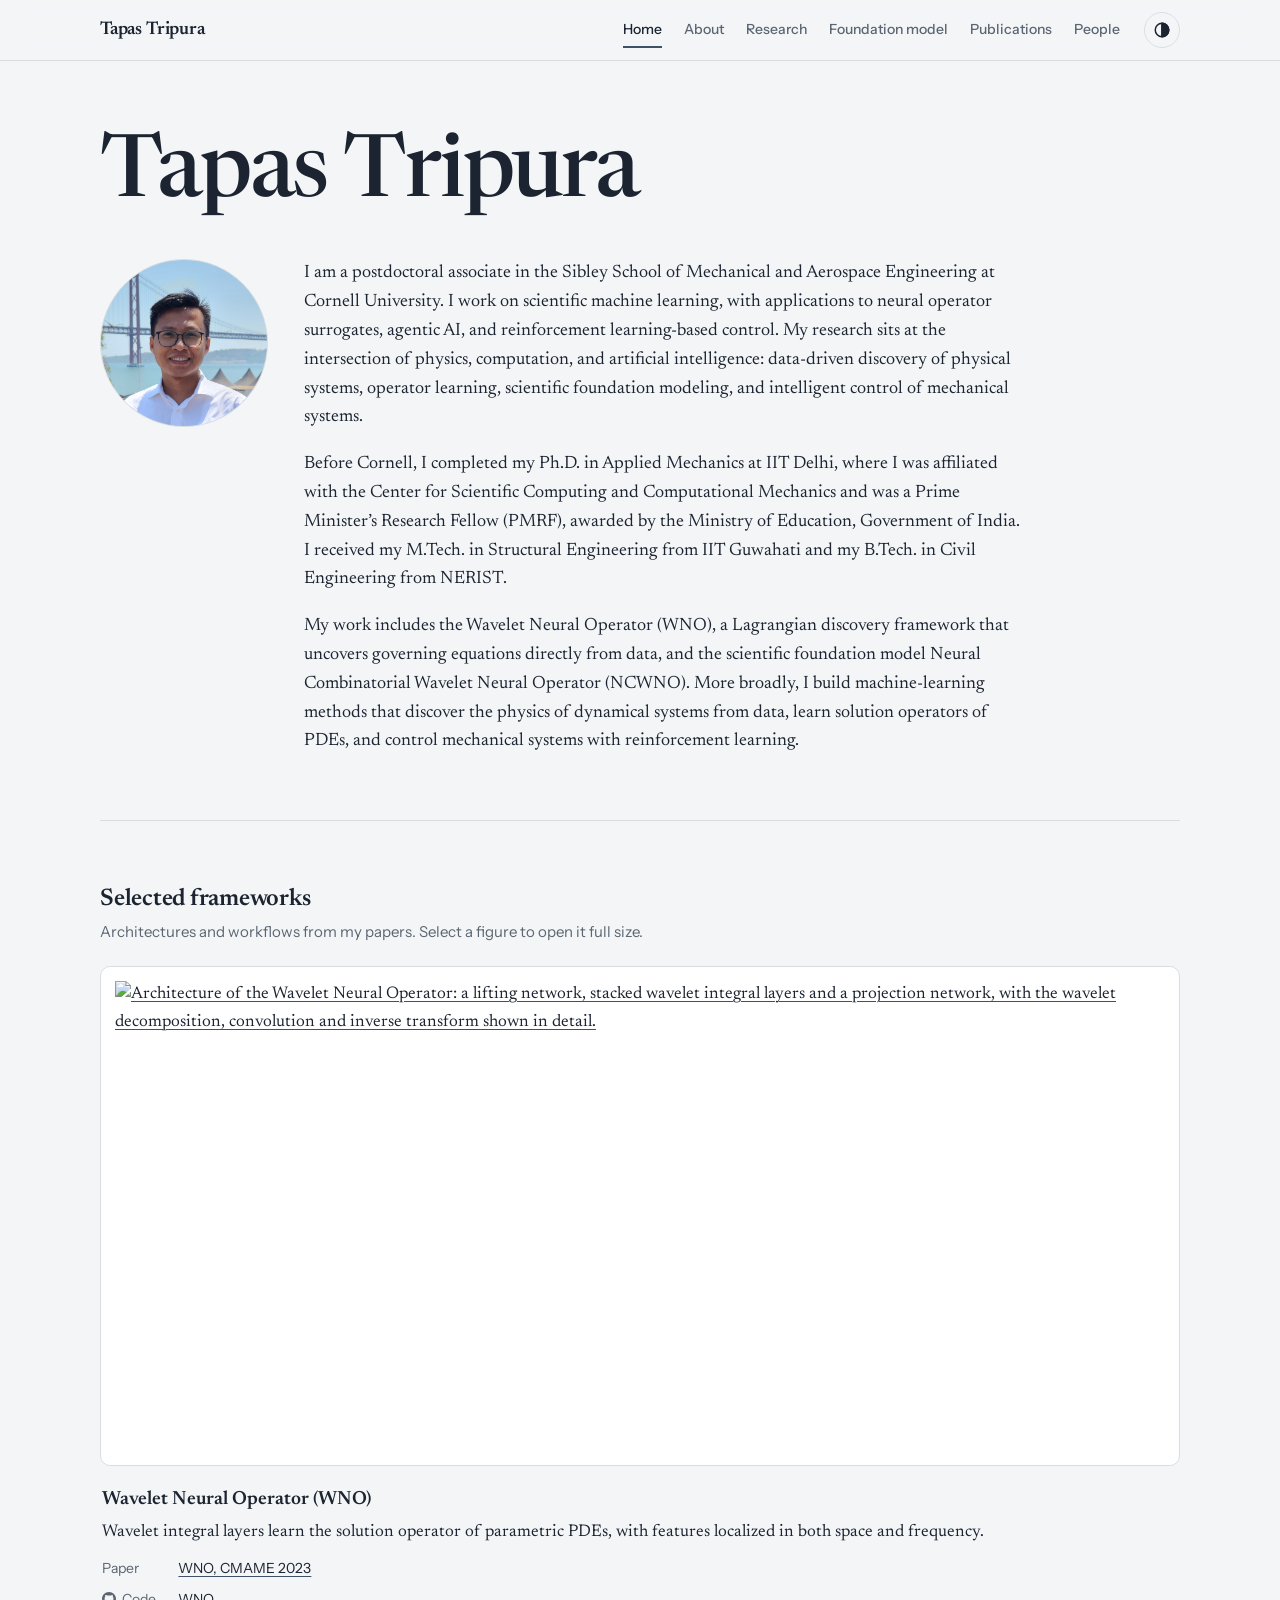
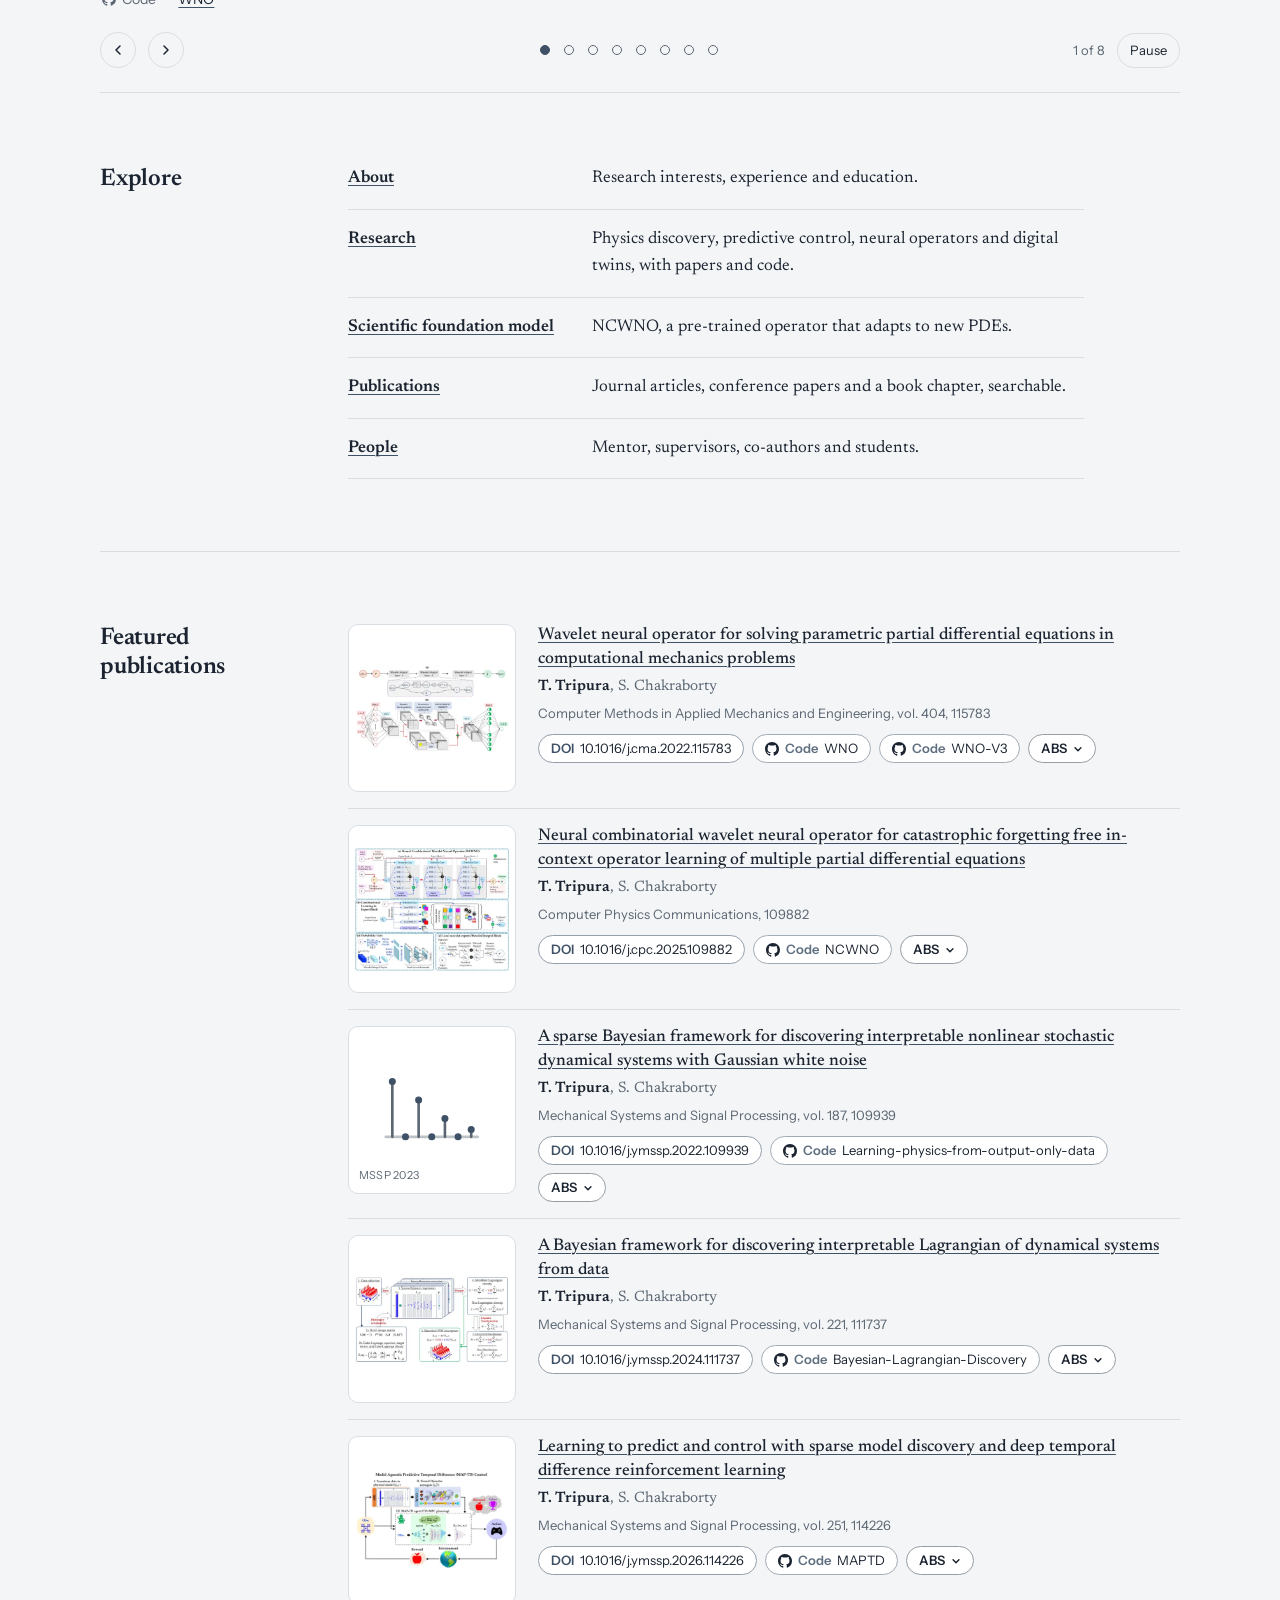
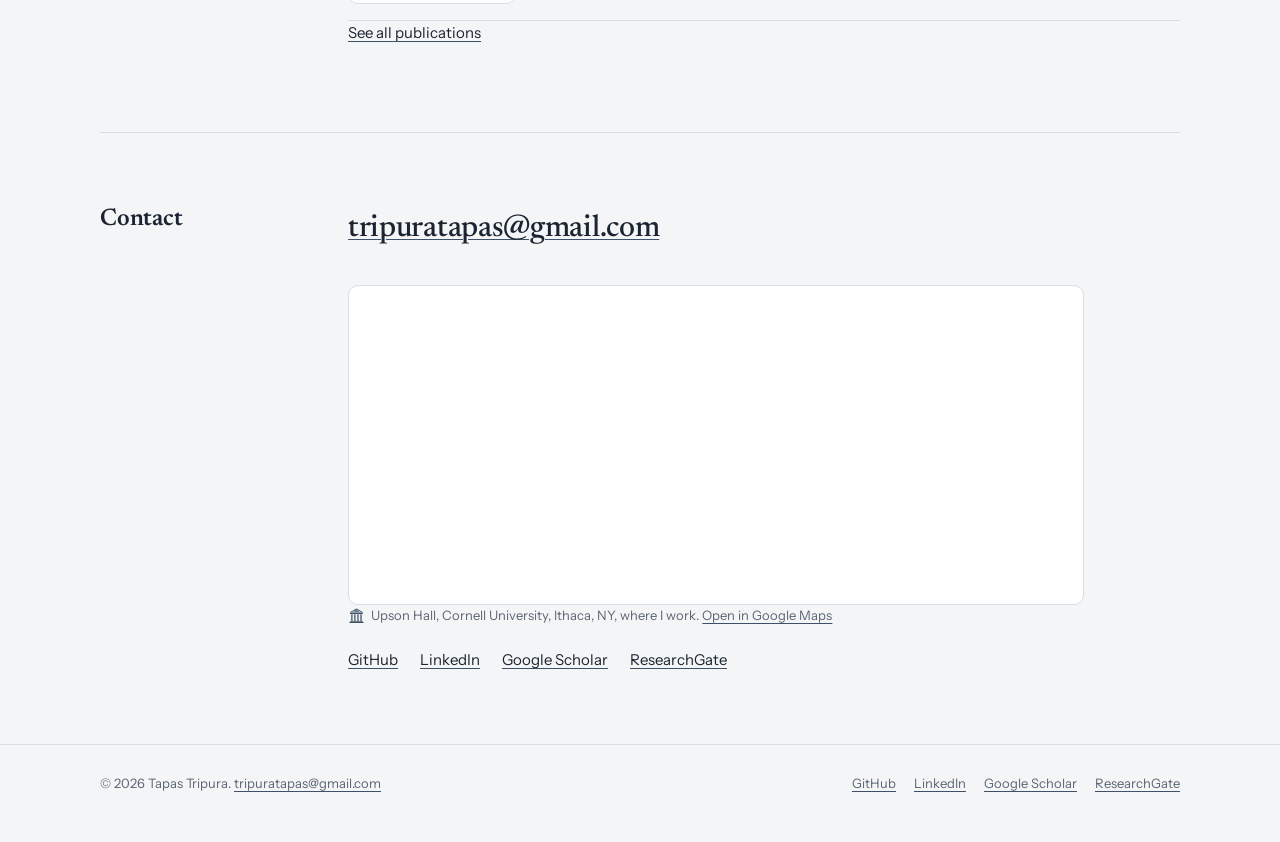
==== commit 97befd9d: "Home: add Featured publications, drop address line from Contact Added a featured publications sectio" ====
--- a/index.html
+++ b/index.html
@@ -163,11 +163,19 @@
       </div>
     </section>
 
-<section class="sec" id="contact" aria-labelledby="h-contact">
+<section class="sec" id="featured" aria-labelledby="h-featured">
+      <h2 id="h-featured">Featured publications</h2>
+      <div class="body pubs">
+        <ol id="featured-list"></ol>
+        <p class="feat-more"><a href="publications.html">See all publications</a></p>
+      </div>
+    </section>
+
+    <section class="sec" id="contact" aria-labelledby="h-contact">
       <h2 id="h-contact">Contact</h2>
       <div class="body">
         <p class="mail"><a href="mailto:tripuratapas@gmail.com">tripuratapas@gmail.com</a></p>
-        <p>Postdoctoral Associate, Cornell University, NY 14850, USA.</p>
+        
         <div class="map">
           <iframe title="Map showing Upson Hall, Cornell University" src="https://maps.google.com/maps?q=Upson%20Hall%2C%20Cornell%20University%2C%20Ithaca%2C%20NY&amp;z=17&amp;output=embed" loading="lazy" referrerpolicy="no-referrer-when-downgrade" allowfullscreen></iframe>
           <p class="map-cap">Upson Hall, Cornell University, Ithaca, NY, where I work. <a href="https://www.google.com/maps/search/?api=1&amp;query=Upson%20Hall%2C%20Cornell%20University%2C%20Ithaca%2C%20NY" target="_blank" rel="noopener">Open in Google Maps</a></p>
--- a/style.css
+++ b/style.css
@@ -313,3 +313,9 @@
 .bio-text p { margin: 0 0 1em; font-size: 1.125rem; line-height: 1.6; }
 .bio-text p:last-child { margin-bottom: 0; }
 @media (max-width: 700px) { .bio-grid { grid-template-columns: 1fr; gap: 20px; } .bio-grid .portrait { width: 128px; height: auto; } }
+
+/* Featured publications on Home */
+#featured .body { max-width: 52rem; }
+#featured-list { list-style: none; margin: 0; padding: 0; }
+#featured-list li.pub:first-child { padding-top: 0; }
+.feat-more { margin: 20px 0 0; font-family: var(--sans); font-size: 0.9375rem; }
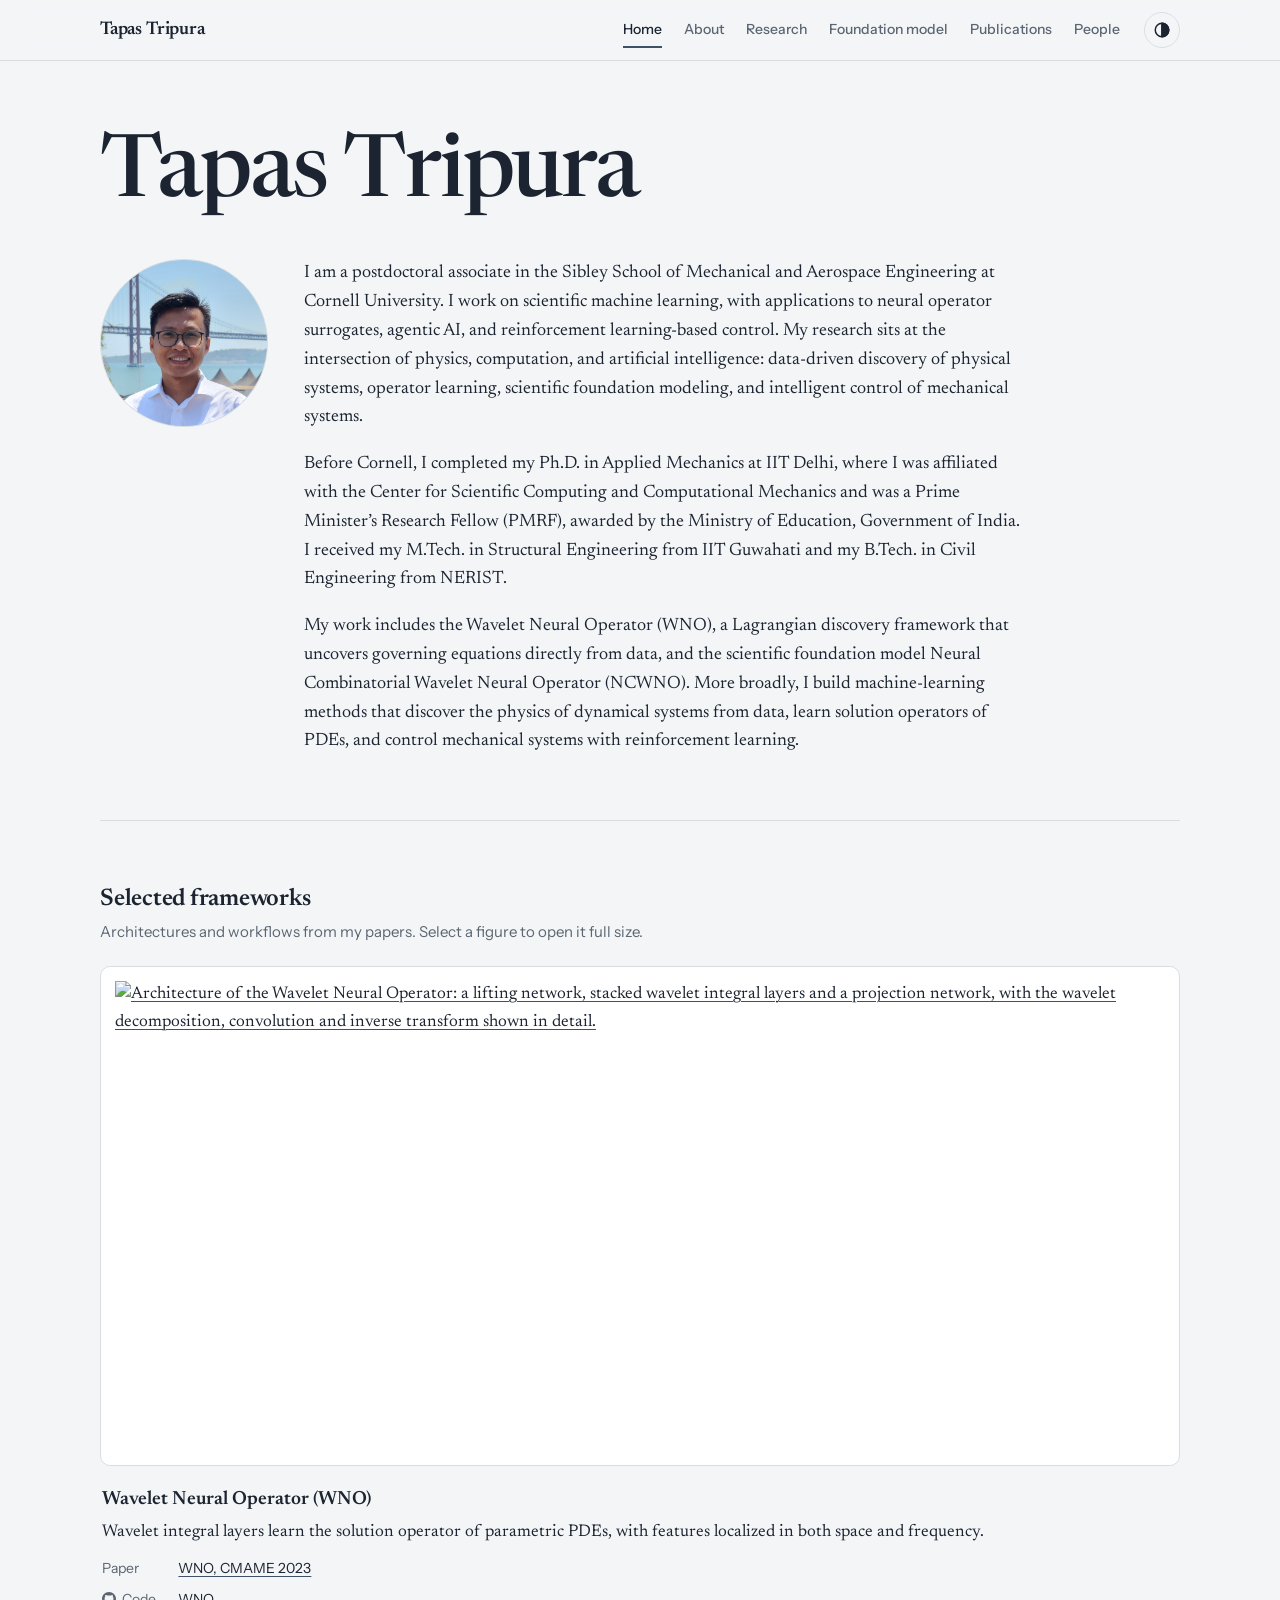
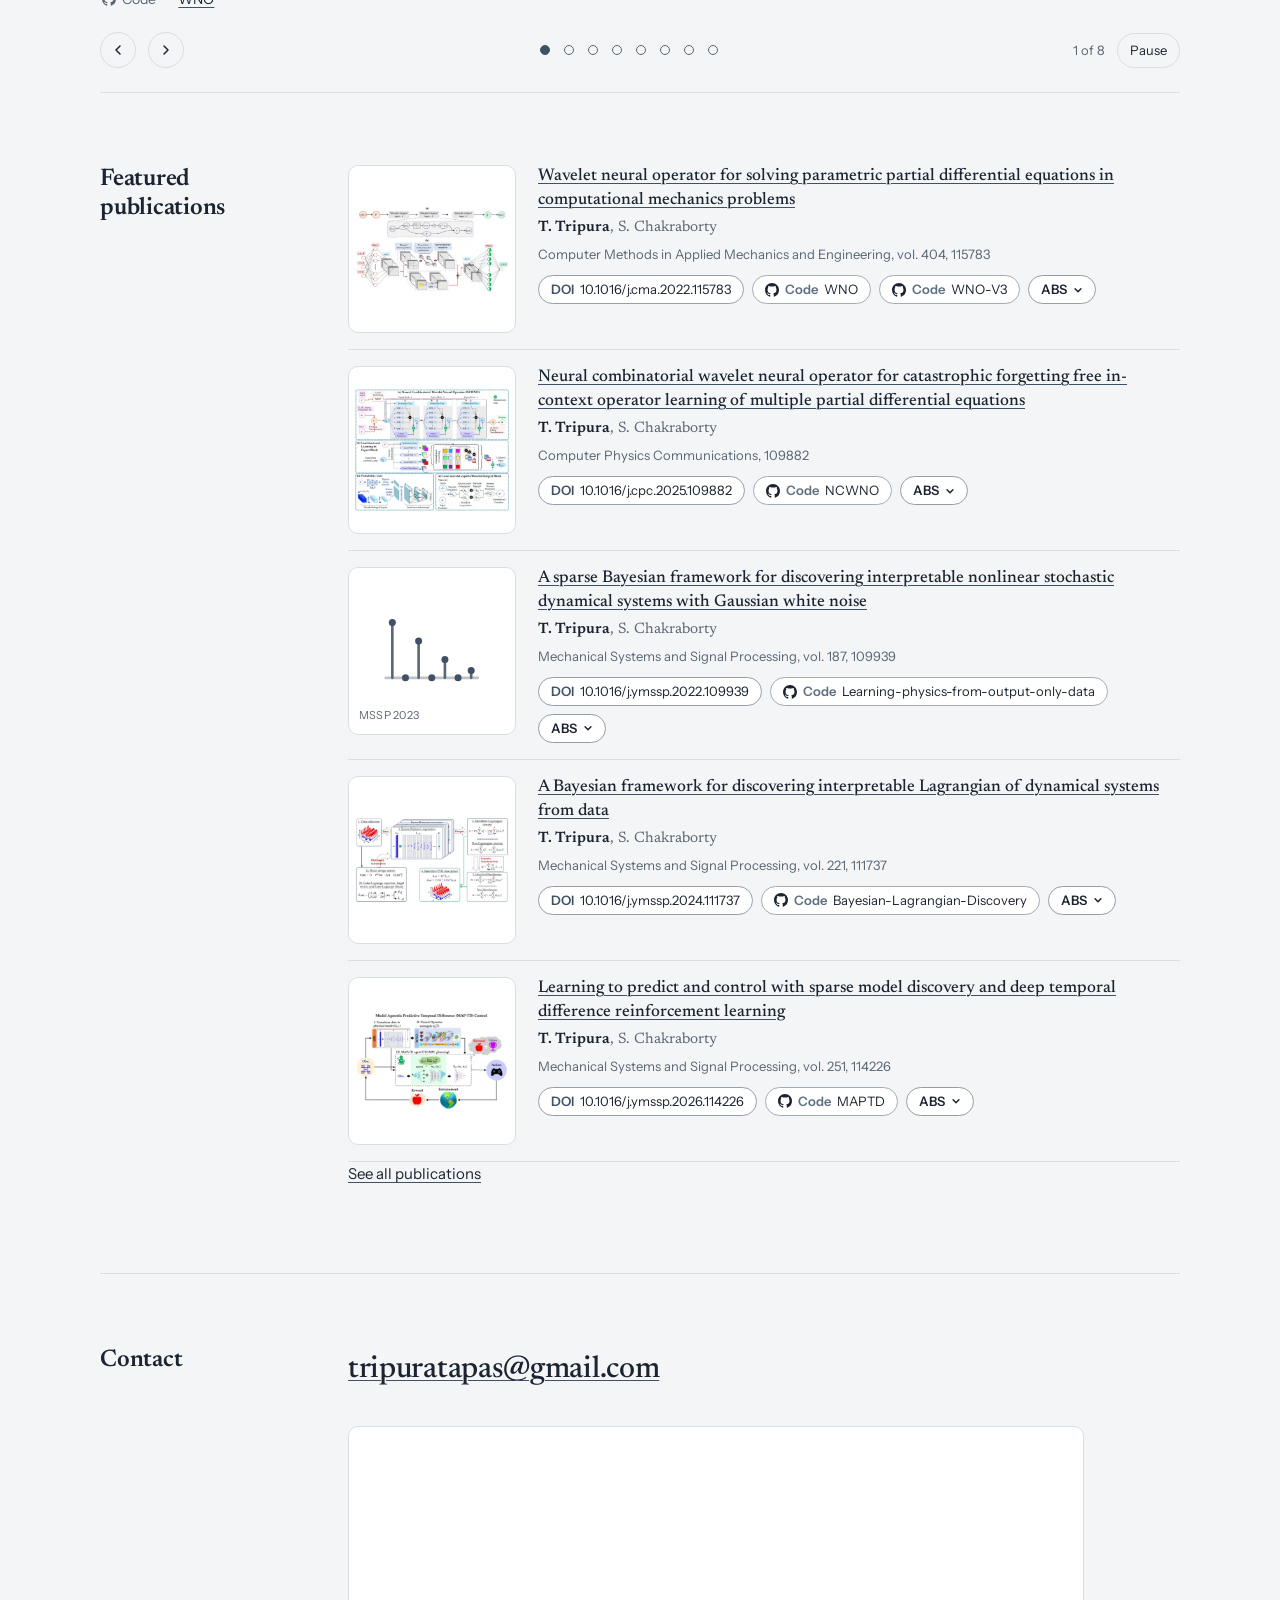
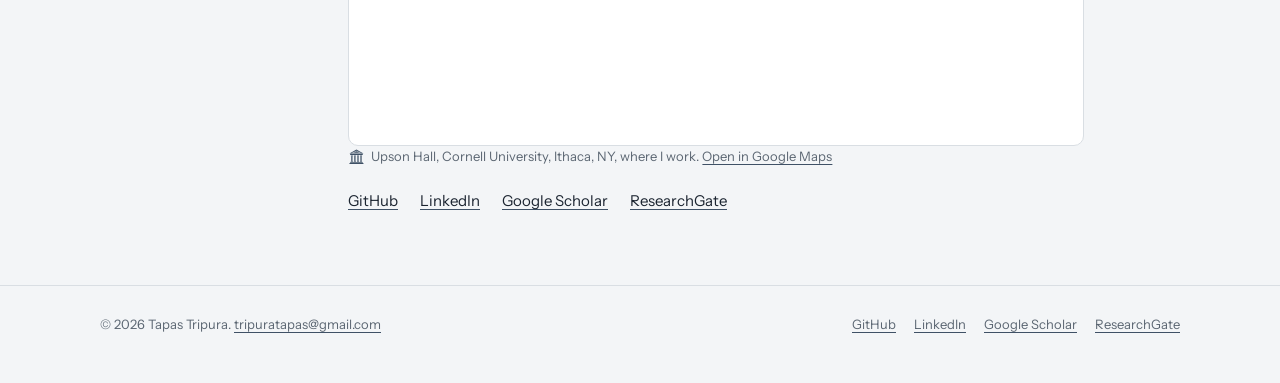
==== commit b9cda73c: "Home: remove the Explore section Removed the 'Explore' section containing links to various pages." ====
--- a/index.html
+++ b/index.html
@@ -150,18 +150,6 @@
 </section>
 
 <div class="wrap">
-<section class="sec" id="explore" aria-labelledby="h-explore">
-      <h2 id="h-explore">Explore</h2>
-      <div class="body">
-        <ul class="explore">
-          <li><a href="about.html">About</a><span>Research interests, experience and education.</span></li>
-          <li><a href="research.html">Research</a><span>Physics discovery, predictive control, neural operators and digital twins, with papers and code.</span></li>
-          <li><a href="foundation-model.html">Scientific foundation model</a><span>NCWNO, a pre-trained operator that adapts to new PDEs.</span></li>
-          <li><a href="publications.html">Publications</a><span>Journal articles, conference papers and a book chapter, searchable.</span></li>
-          <li><a href="collaborations.html">People</a><span>Mentor, supervisors, co-authors and students.</span></li>
-        </ul>
-      </div>
-    </section>
 
 <section class="sec" id="featured" aria-labelledby="h-featured">
       <h2 id="h-featured">Featured publications</h2>
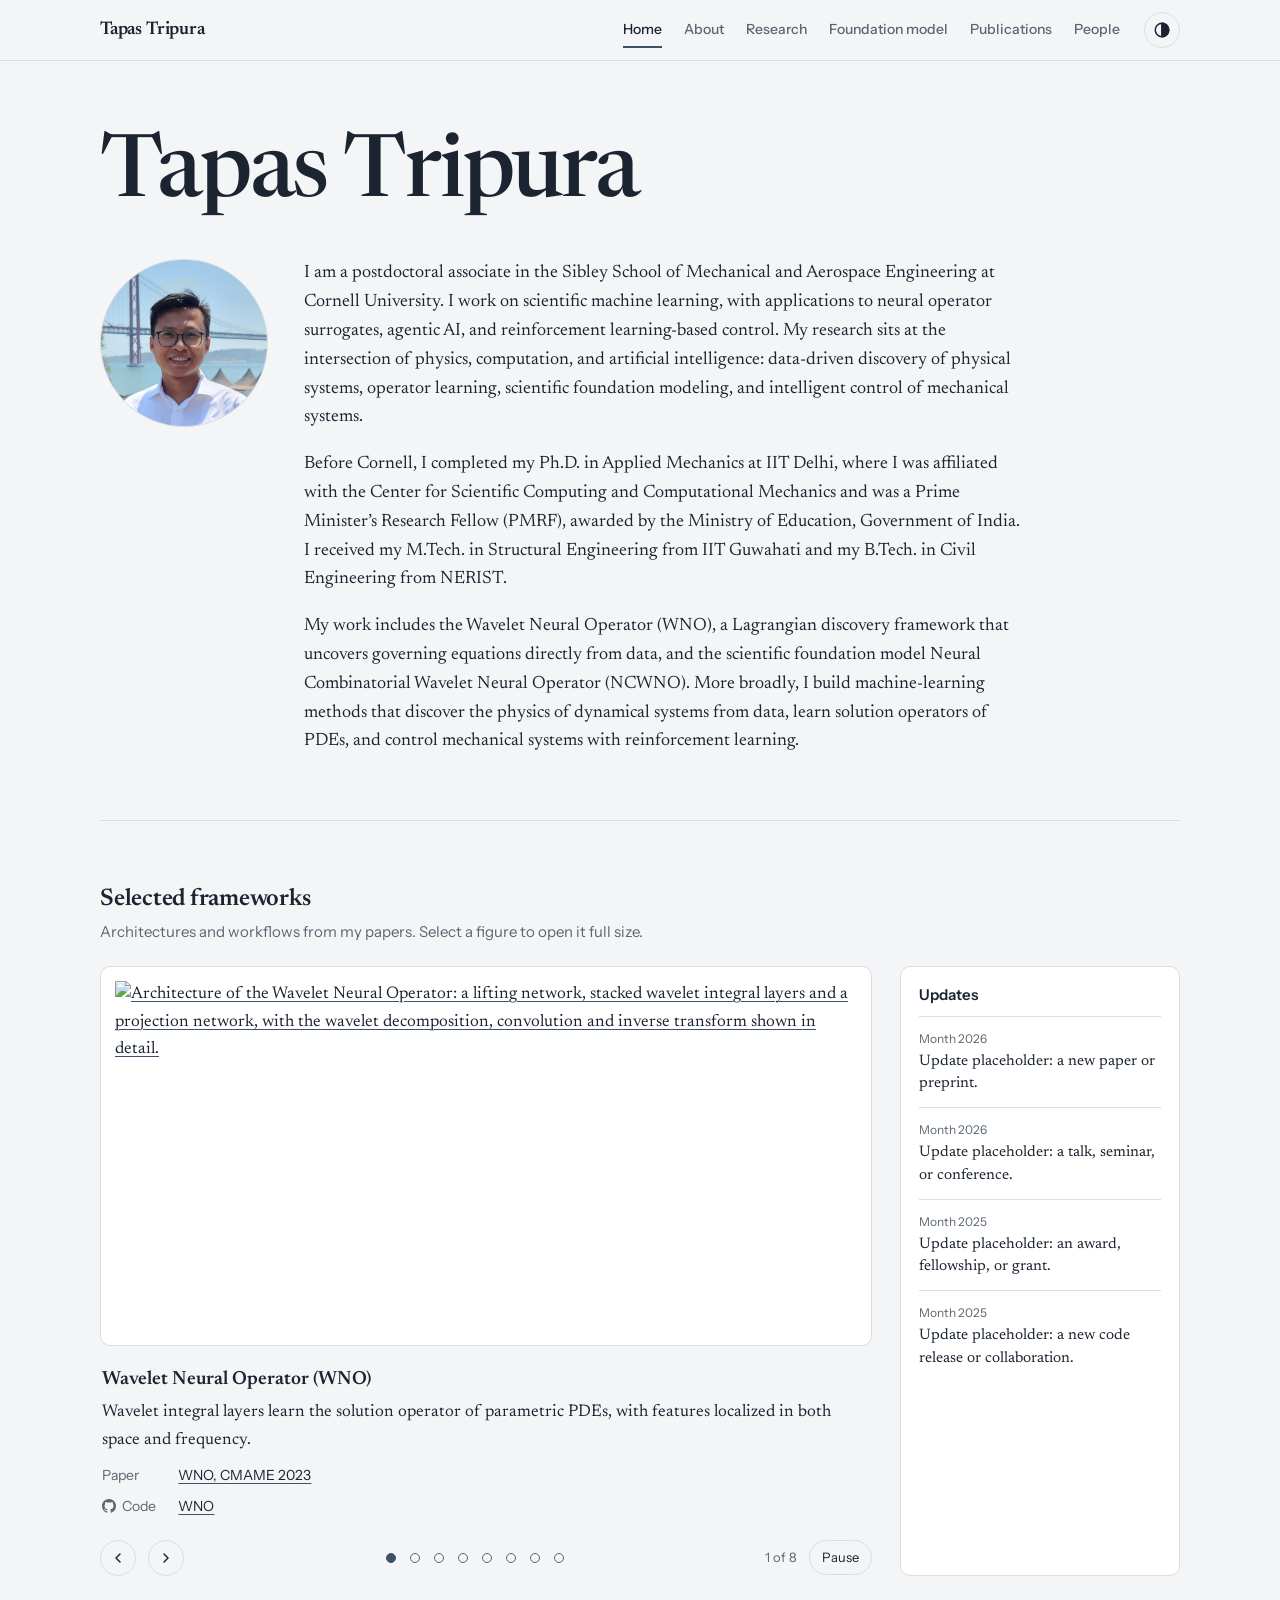
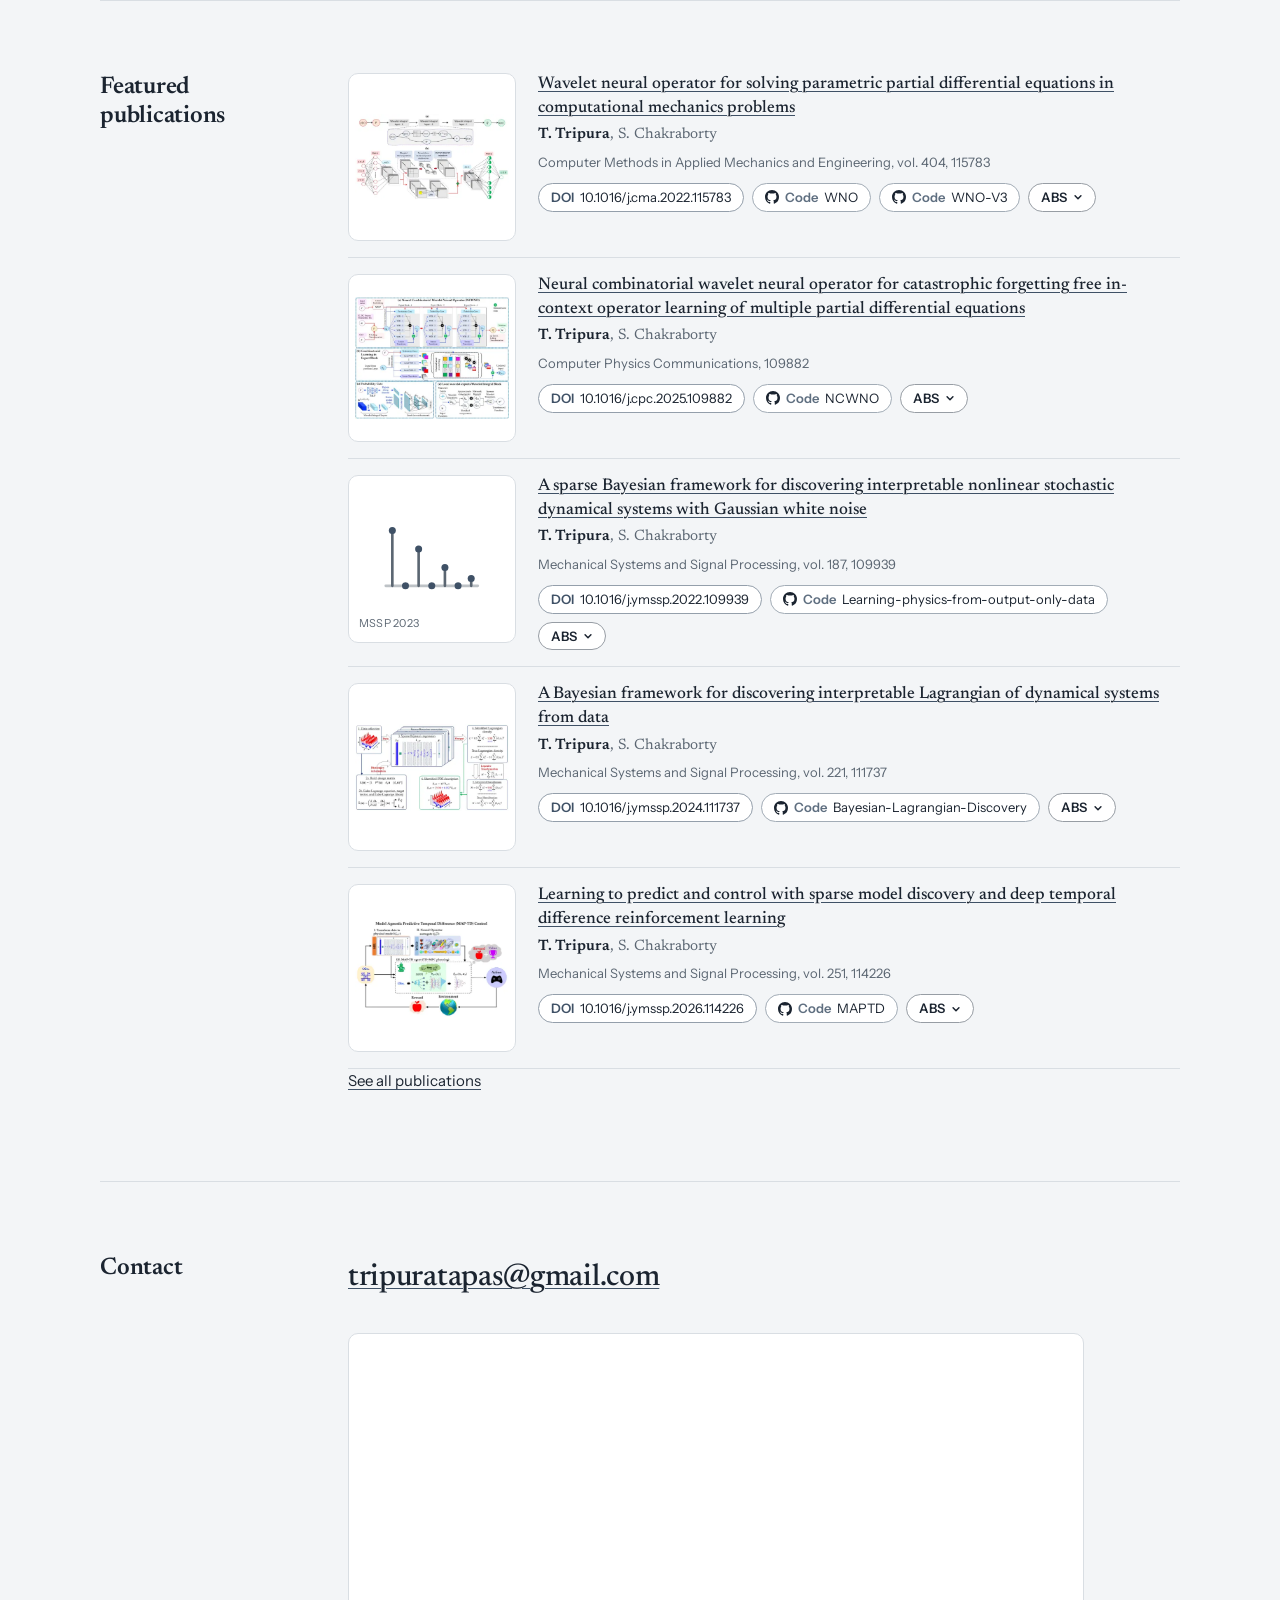
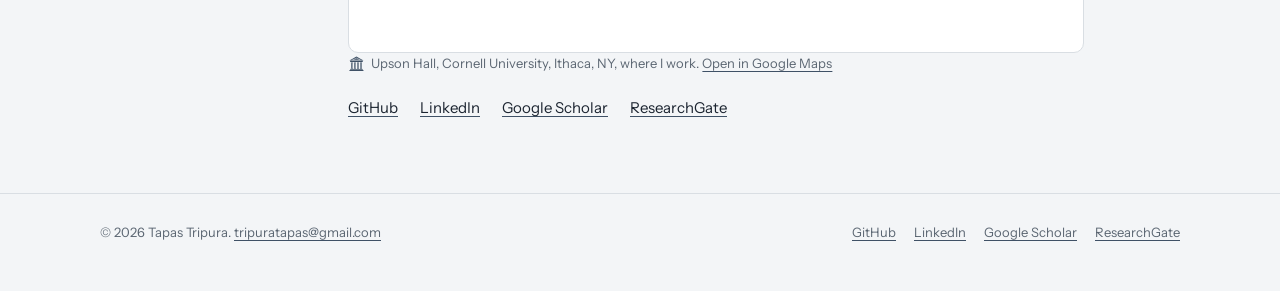
==== commit 4cf97eac: "Home: add an Updates column beside the carousel Added gallery layout and updates section to the HTML" ====
--- a/index.html
+++ b/index.html
@@ -66,7 +66,9 @@
 <section class="gallery wrap" id="frameworks" aria-roledescription="carousel" aria-label="Selected frameworks">
   <h2>Selected frameworks</h2>
   <p class="gal-lede">Architectures and workflows from my papers. Select a figure to open it full size.</p>
-  <div class="track" tabindex="0" aria-label="Framework slides. Use the left and right arrow keys to change slide.">
+  <div class="gal-layout">
+      <div class="gal-main">
+      <div class="track" tabindex="0" aria-label="Framework slides. Use the left and right arrow keys to change slide.">
       <figure class="slide" role="group" aria-roledescription="slide" aria-label="1 of 8">
         <a class="fig" href="https://raw.githubusercontent.com/TapasTripura/WNO/8133e13f36d66f04895571d1c5507b31972805cb/Github_page_images/WNN.png" target="_blank" rel="noopener" title="Open full size"><img src="https://raw.githubusercontent.com/TapasTripura/WNO/8133e13f36d66f04895571d1c5507b31972805cb/Github_page_images/WNN.png" alt="Architecture of the Wavelet Neural Operator: a lifting network, stacked wavelet integral layers and a projection network, with the wavelet decomposition, convolution and inverse transform shown in detail." width="1748" height="980" loading="eager" decoding="async"></a>
         <figcaption>
@@ -147,6 +149,18 @@
     <span class="gcount"></span>
     <button type="button" class="play">Pause</button>
   </div>
+      </div>
+      <aside class="updates" aria-labelledby="h-updates">
+        <h3 id="h-updates">Updates</h3>
+        <ul>
+          <!-- Placeholders: replace with real updates, newest first. -->
+          <li><span class="u-date">Month 2026</span><span class="u-text">Update placeholder: a new paper or preprint.</span></li>
+          <li><span class="u-date">Month 2026</span><span class="u-text">Update placeholder: a talk, seminar, or conference.</span></li>
+          <li><span class="u-date">Month 2025</span><span class="u-text">Update placeholder: an award, fellowship, or grant.</span></li>
+          <li><span class="u-date">Month 2025</span><span class="u-text">Update placeholder: a new code release or collaboration.</span></li>
+        </ul>
+      </aside>
+    </div>
 </section>
 
 <div class="wrap">
--- a/style.css
+++ b/style.css
@@ -319,3 +319,118 @@
 #featured-list { list-style: none; margin: 0; padding: 0; }
 #featured-list li.pub:first-child { padding-top: 0; }
 .feat-more { margin: 20px 0 0; font-family: var(--sans); font-size: 0.9375rem; }
+
+/* Research page: thrusts */
+.thrust-nav { margin: 14px 0 0; padding-left: 1.6em; list-style: upper-roman; }
+.thrust-nav li { padding: 3px 0; }
+.thrust-title { font-family: var(--serif); font-weight: 600; font-size: 1.55rem; letter-spacing: -0.01em; line-height: 1.2; margin: 0 0 8px; }
+.thrust-lede { margin: 0 0 4px; }
+h4.subhead, h2.subhead { font-family: var(--sans); font-size: 0.9375rem; font-weight: 600; margin: 30px 0 4px; padding-bottom: 8px; border-bottom: 1px solid var(--ink); }
+.item { padding: 16px 0; border-bottom: 1px solid var(--line); }
+.item:last-child { border-bottom: 0; }
+.item h5, .item h3 { font-family: var(--serif); font-weight: 600; font-size: 1.1rem; margin: 0 0 4px; }
+.item p { margin: 0 0 8px; }
+.item .chips { margin: 4px 0 8px; }
+
+/* Foundation model: blog layout */
+.sec > .side { position: sticky; top: 92px; align-self: start; }
+.side h1 { font-family: var(--serif); font-weight: 600; font-size: 1.9rem; letter-spacing: -0.015em; line-height: 1.15; margin: 0 0 18px; }
+.toc ol { list-style: none; margin: 0; padding: 0; font-family: var(--sans); font-size: 0.875rem; border-left: 1px solid var(--line); }
+.toc li a { display: block; padding: 5px 0 5px 12px; margin-left: -1px; border-left: 2px solid transparent; color: var(--muted); text-decoration: none; }
+.toc li a:hover { color: var(--ink); }
+.toc li a.on { color: var(--ink); border-left-color: var(--teal); }
+.post { max-width: 46rem; }
+.post .lead { font-size: 1.2rem; line-height: 1.55; margin: 0 0 12px; }
+.post .byline { font-family: var(--sans); font-size: 0.8125rem; color: var(--muted); margin: 0 0 10px; }
+.post h2 { font-family: var(--serif); font-weight: 600; font-size: 1.5rem; letter-spacing: -0.01em; line-height: 1.2; margin: 56px 0 12px; scroll-margin-top: 88px; }
+.post ul { margin: 0 0 1em; padding-left: 1.2em; }
+.post li { margin: 0 0 0.45em; }
+.post .glance { background: var(--surface); border: 1px solid var(--line); border-radius: 10px; padding: 16px 22px 8px; margin: 26px 0 8px; }
+.post .glance h3 { font-family: var(--sans); font-size: 0.9375rem; font-weight: 600; margin: 0 0 10px; }
+.post .eq { overflow-x: auto; margin: 6px 0 16px; }
+.post .eq .katex-display { margin: 0.6em 0; }
+.post-fig { margin: 24px 0 28px; }
+.post-fig[hidden] { display: none; }
+.post-fig .frame { display: block; background: #fff; border: 1px solid var(--line); border-radius: 10px; padding: 10px; }
+.post-fig .frame img { display: block; width: 100%; height: auto; }
+.post-fig figcaption { font-family: var(--sans); font-size: 0.8125rem; line-height: 1.5; color: var(--muted); margin-top: 10px; }
+.table-wrap { overflow-x: auto; margin: 16px 0 6px; }
+table.data { border-collapse: collapse; width: 100%; font-family: var(--sans); font-size: 0.8125rem; }
+table.data th, table.data td { padding: 7px 10px; border-bottom: 1px solid var(--line); text-align: right; white-space: nowrap; }
+table.data th:first-child, table.data td:first-child { text-align: left; }
+table.data thead th { border-bottom: 1px solid var(--ink); font-weight: 600; }
+table.data td.best { font-weight: 600; color: var(--teal); }
+.table-note { font-family: var(--sans); font-size: 0.8125rem; color: var(--muted); margin: 6px 0 0; }
+@media (max-width: 860px) {
+  .sec > .side { position: static; }
+  .toc ol { display: flex; flex-wrap: wrap; gap: 2px 16px; border-left: 0; }
+  .toc li a { padding: 4px 0; margin: 0; border-left: 0; }
+}
+
+/* Research page: vertical thrust illustrations in the left column */
+.side h2 { font-family: var(--serif); font-weight: 600; font-size: 1.5rem; letter-spacing: -0.01em; line-height: 1.2; margin: 0; }
+.thrust-art { margin: 18px 0 0; }
+.thrust-art svg { display: block; width: 100%; max-width: 200px; height: auto; background: var(--surface); border: 1px solid var(--line); border-radius: 10px; }
+.thrust-art text { fill: var(--muted); font-family: var(--sans); font-size: 12px; }
+.thrust-art text.sm { font-size: 10.5px; }
+.thrust-art text.it { font-style: italic; }
+.thrust-art text.eqt { fill: var(--ink); font-family: var(--serif); font-style: italic; font-size: 13.5px; }
+
+/* Thrust pages and the Research hub */
+.crumb { font-family: var(--sans); font-size: 0.8125rem; color: var(--muted); margin: 0 0 14px; }
+.crumb a { color: var(--muted); }
+.thrust-page .item { scroll-margin-top: 88px; }
+.plist { list-style: none; margin: 0; padding: 0; }
+.plist li.pub:first-child { padding-top: 16px; }
+.more-thrusts { margin-top: 40px; }
+.topic-label { font-family: var(--sans); font-size: 0.8125rem; font-weight: 600; color: var(--muted); margin: 22px 0 8px; }
+.go { margin: 26px 0 0; }
+.thrust-art a.art-link { display: block; }
+.thrust-art a.art-link:hover svg, .thrust-art a.art-link:focus-visible svg { border-color: var(--teal); }
+.thrust-title a { color: inherit; text-decoration: none; }
+.thrust-title a:hover { text-decoration: underline; }
+
+.body .topic-label { margin: 22px 0 0; }
+.body .go { margin: 26px 0 0; }
+.body .crumb { margin: 0 0 14px; }
+.thrust-page .feat-more { margin: 20px 0 0; }
+
+/* FlowMARL results */
+.fig-grid { display: grid; grid-template-columns: repeat(2, minmax(0, 1fr)); gap: 16px; align-items: start; margin: 12px 0 0; }
+.fig-grid .post-fig { margin: 0; }
+.item .post-fig { margin: 16px 0 0; }
+.fig-grid .post-fig { margin: 0; }
+@media (max-width: 640px) { .fig-grid { grid-template-columns: 1fr; } }
+
+/* Mini write-up inside an item */
+.item .mini-h { font-family: var(--serif); font-weight: 600; font-size: 1.1rem; letter-spacing: -0.005em; margin: 28px 0 6px; }
+.item .eq { overflow-x: auto; margin: 6px 0 14px; }
+.item .eq .katex-display { margin: 0.5em 0; }
+.item .post-fig.narrow { max-width: 340px; }
+
+.item .mini-blog .post-fig { margin: 18px 0 20px; }
+table.data.wrap-head th { white-space: normal; vertical-align: bottom; line-height: 1.3; padding-left: 6px; padding-right: 6px; }
+table.data.wrap-head td { padding-left: 6px; padding-right: 6px; }
+.item .mini-blog .table-wrap { margin: 14px 0 12px; }
+
+/* Embedded video in an item */
+.item .video { position: relative; aspect-ratio: 16 / 9; background: #000; border: 1px solid var(--line); border-radius: 10px; overflow: hidden; }
+.item .video iframe { position: absolute; inset: 0; width: 100%; height: 100%; border: 0; }
+.item .video-fig { margin-top: 16px; }
+
+/* Home: carousel with an updates column */
+.gal-layout { display: grid; grid-template-columns: minmax(0, 1fr) 280px; gap: 28px; align-items: stretch; }
+.gal-main { min-width: 0; }
+.gal-layout .fig { height: clamp(220px, 36vw, 380px); }
+.updates { display: flex; flex-direction: column; min-height: 0; overflow: hidden; contain: size; background: var(--surface); border: 1px solid var(--line); border-radius: 10px; padding: 16px 18px 6px; }
+.updates h3 { font-family: var(--sans); font-size: 0.9375rem; font-weight: 600; margin: 0 0 8px; }
+.updates ul { list-style: none; margin: 0; padding: 0; flex: 1; min-height: 0; overflow-y: auto; }
+.updates li { padding: 12px 0; border-top: 1px solid var(--line); }
+.updates .u-date { display: block; font-family: var(--sans); font-size: 0.75rem; color: var(--muted); margin-bottom: 3px; }
+.updates .u-text { display: block; font-size: 0.95rem; line-height: 1.45; }
+@media (max-width: 860px) {
+  .gal-layout { grid-template-columns: 1fr; gap: 22px; }
+  .gal-layout .fig { height: clamp(240px, 50vw, 500px); }
+  .updates { contain: none; overflow: visible; }
+  .updates ul { overflow: visible; }
+}
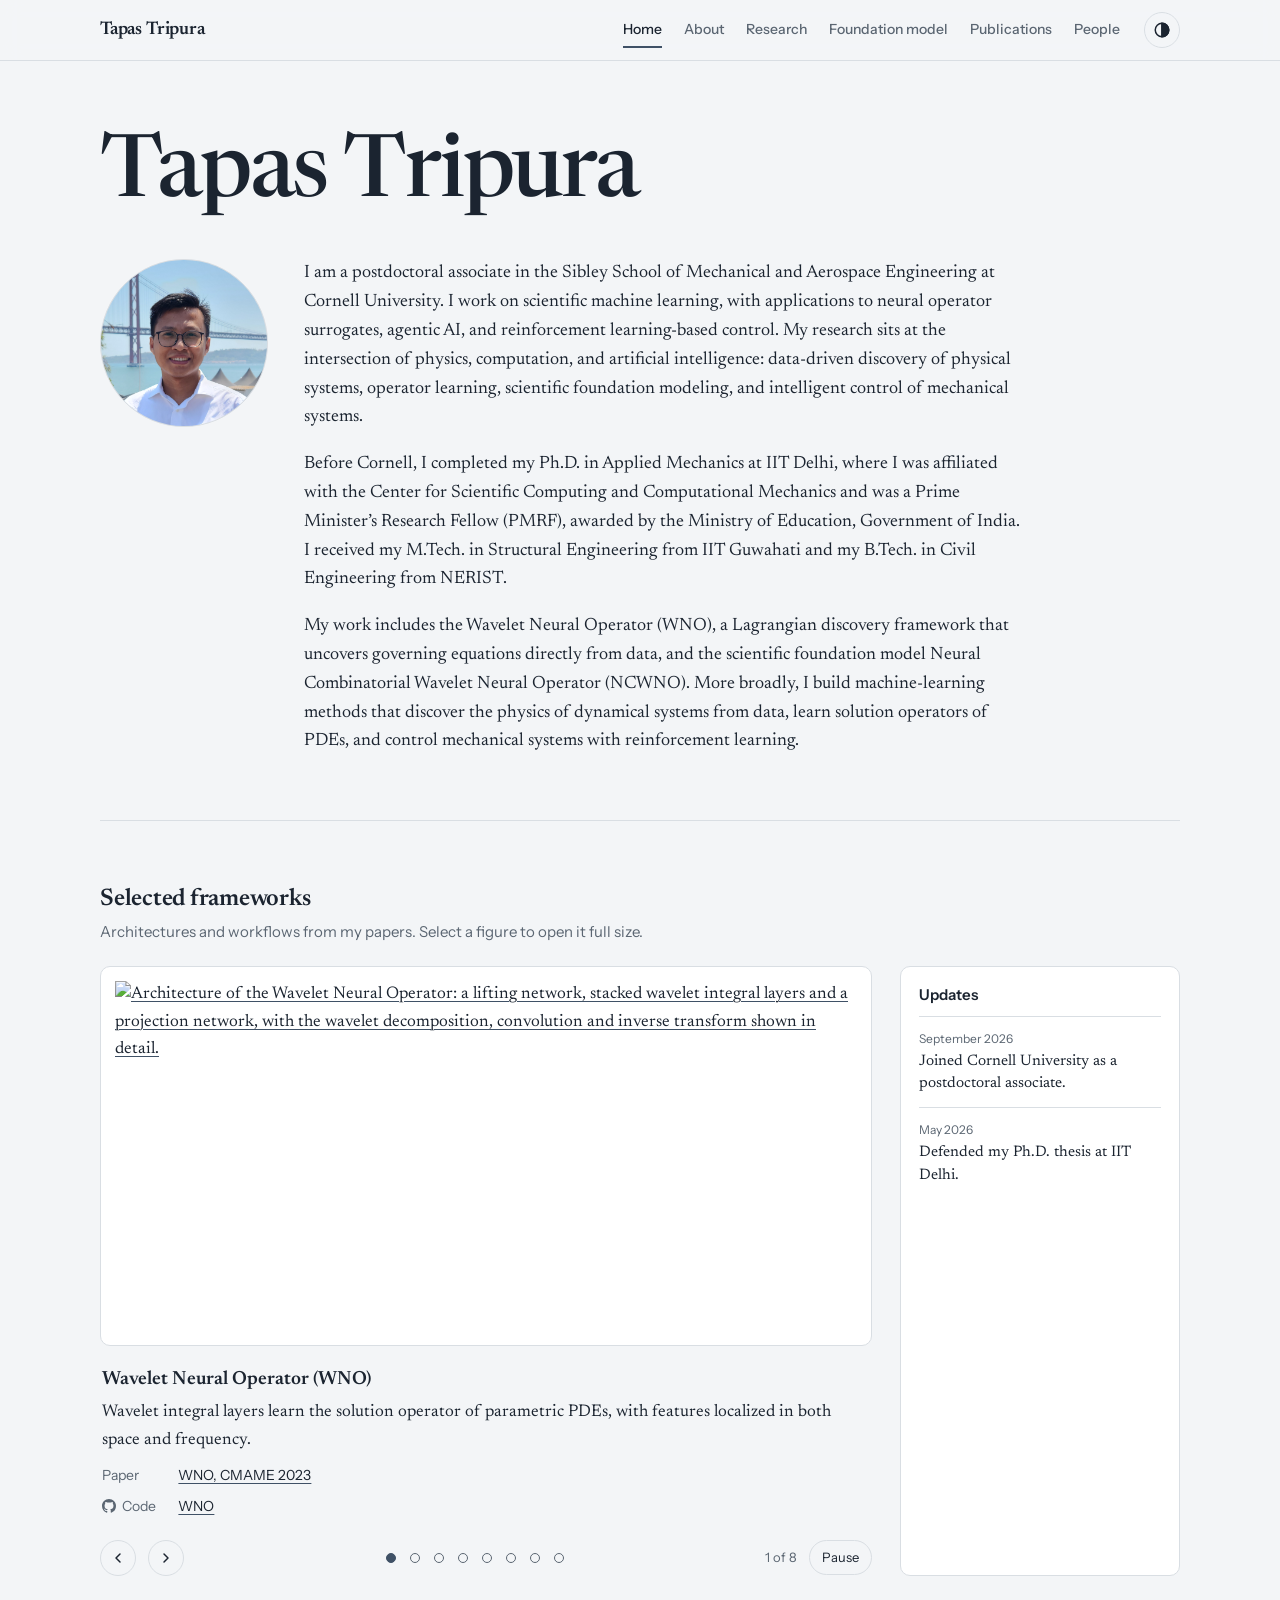
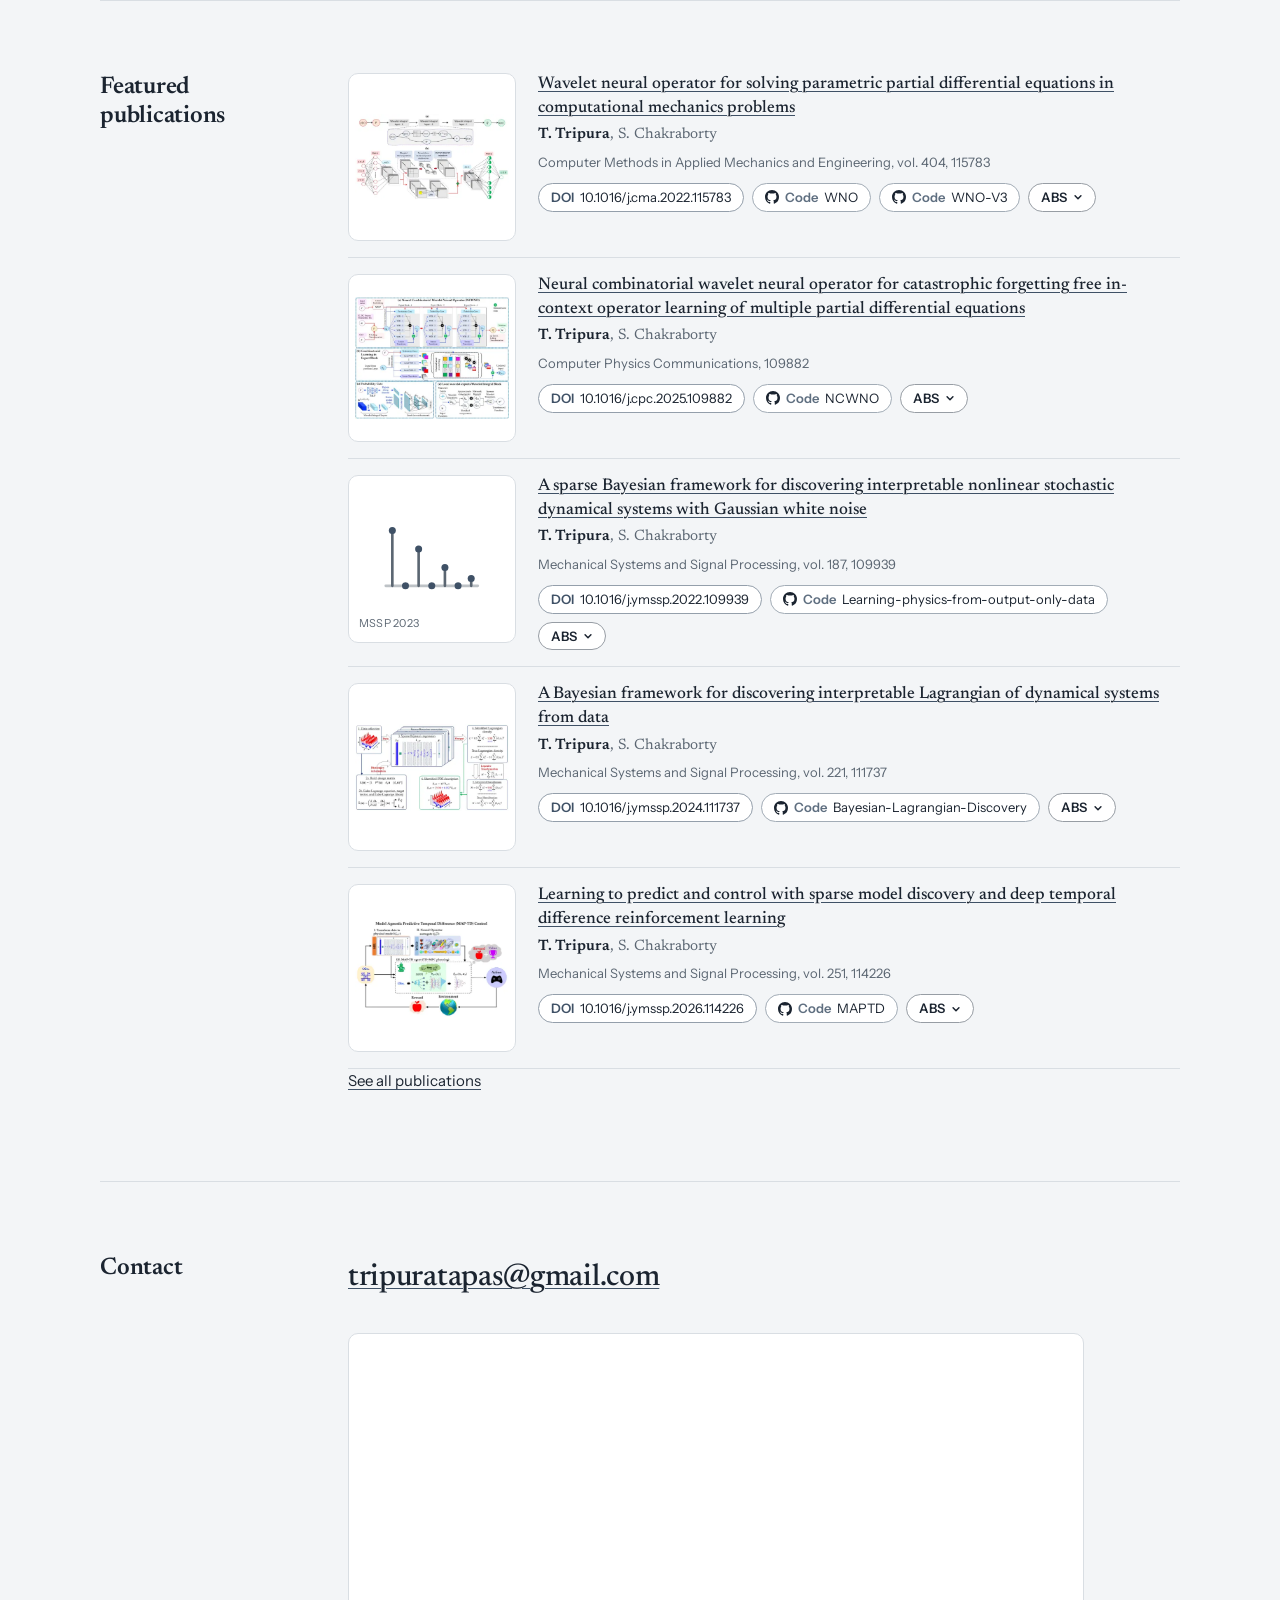
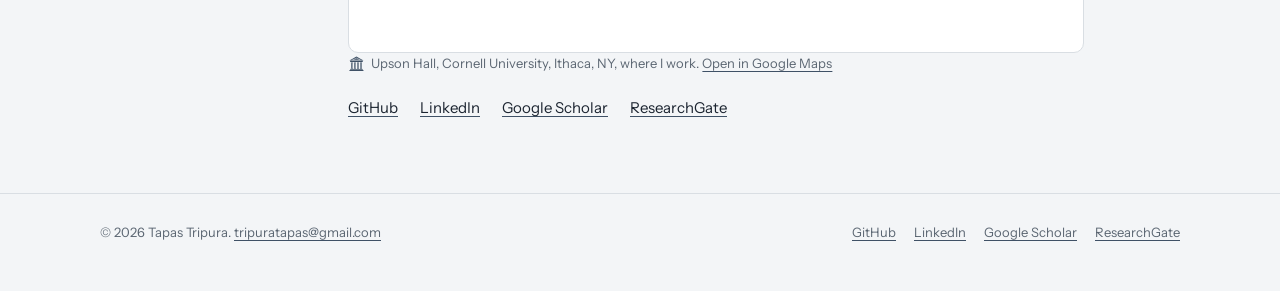
==== commit 90f52726: "Home: updates now come from updates.js (Cornell and Ph.D. defense) Removed placeholder updates and a" ====
--- a/index.html
+++ b/index.html
@@ -152,13 +152,7 @@
       </div>
       <aside class="updates" aria-labelledby="h-updates">
         <h3 id="h-updates">Updates</h3>
-        <ul>
-          <!-- Placeholders: replace with real updates, newest first. -->
-          <li><span class="u-date">Month 2026</span><span class="u-text">Update placeholder: a new paper or preprint.</span></li>
-          <li><span class="u-date">Month 2026</span><span class="u-text">Update placeholder: a talk, seminar, or conference.</span></li>
-          <li><span class="u-date">Month 2025</span><span class="u-text">Update placeholder: an award, fellowship, or grant.</span></li>
-          <li><span class="u-date">Month 2025</span><span class="u-text">Update placeholder: a new code release or collaboration.</span></li>
-        </ul>
+        <ul id="updates-list"></ul>
       </aside>
     </div>
 </section>
@@ -203,6 +197,7 @@
     </ul>
   </div>
 </footer>
+<script src="updates.js" defer></script>
 <script src="site.js" defer></script>
 </body>
 </html>
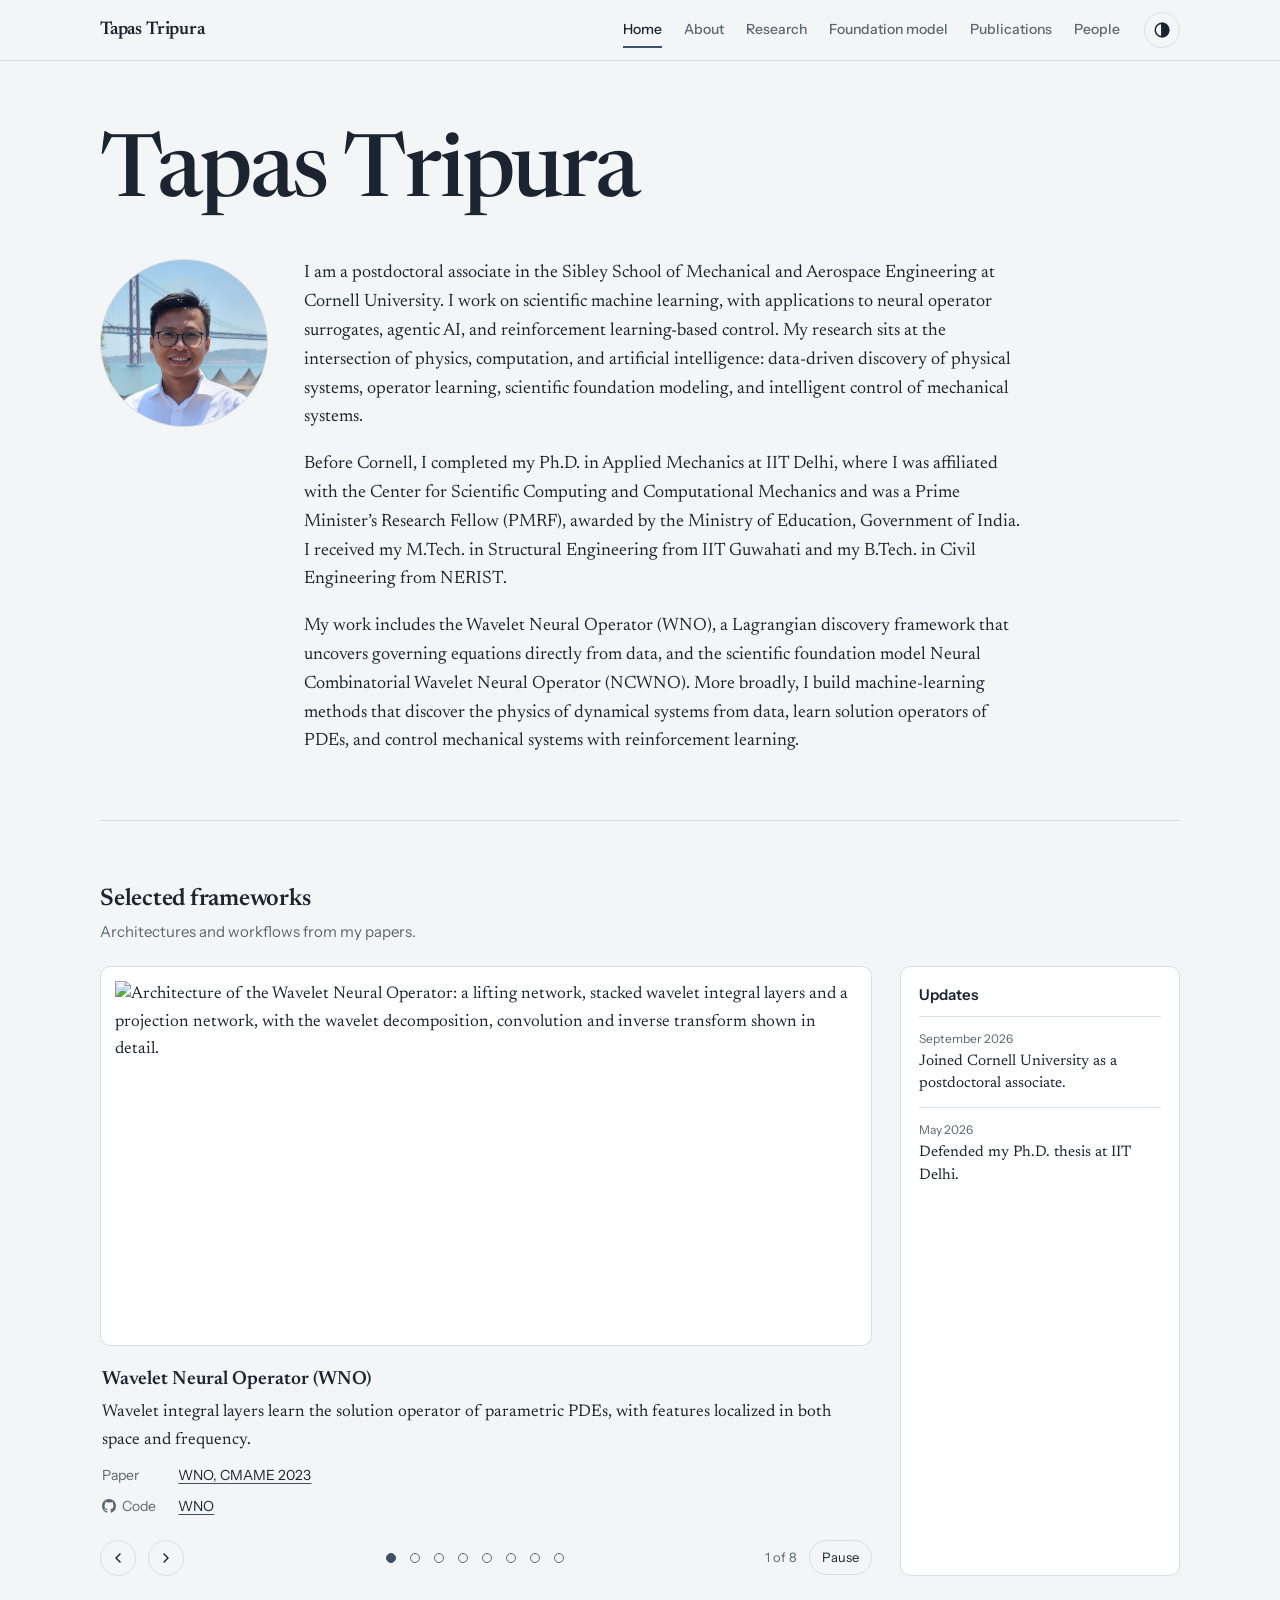
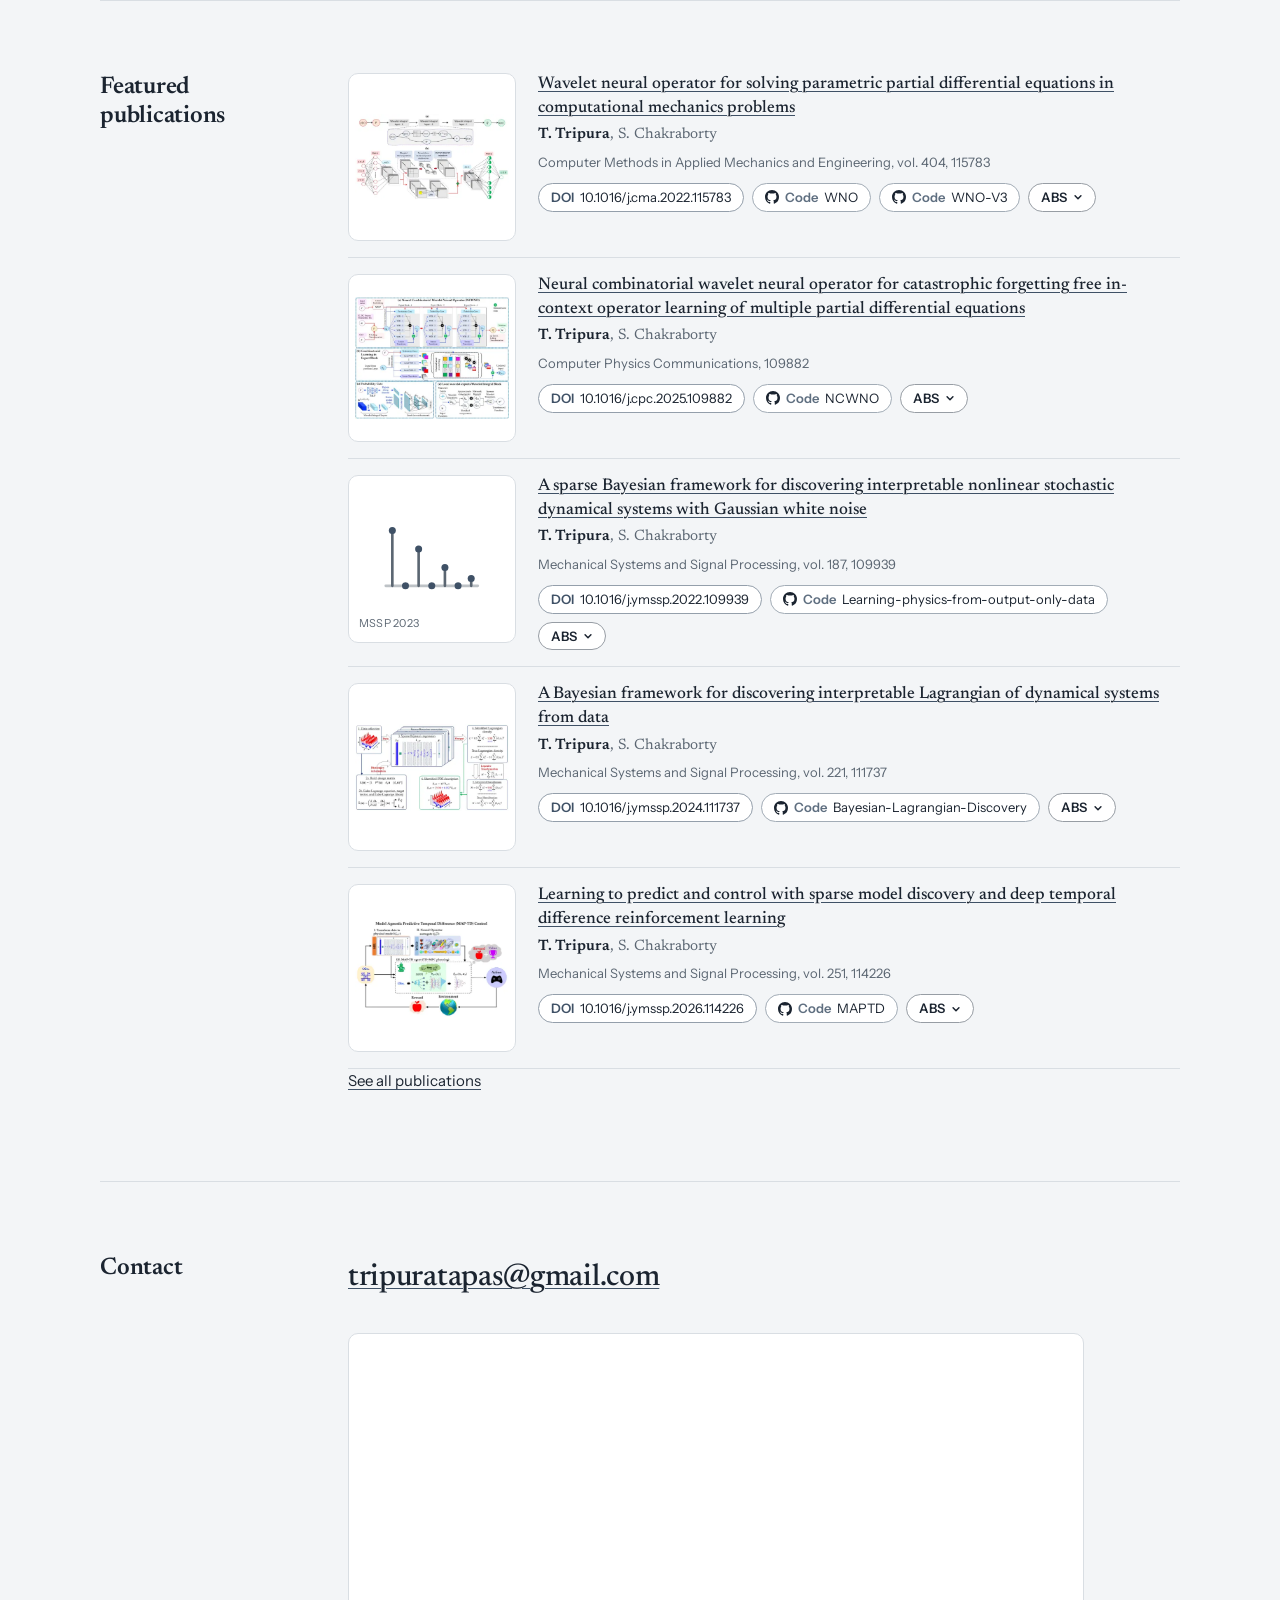
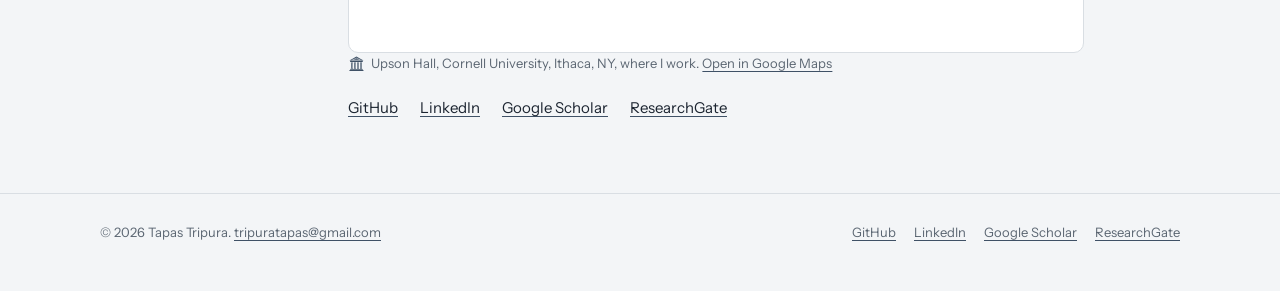
==== commit 67a48949: "Home: carousel images no longer open in a new tab Updated image references in the gallery section to" ====
--- a/index.html
+++ b/index.html
@@ -65,12 +65,12 @@
 
 <section class="gallery wrap" id="frameworks" aria-roledescription="carousel" aria-label="Selected frameworks">
   <h2>Selected frameworks</h2>
-  <p class="gal-lede">Architectures and workflows from my papers. Select a figure to open it full size.</p>
+  <p class="gal-lede">Architectures and workflows from my papers.</p>
   <div class="gal-layout">
       <div class="gal-main">
       <div class="track" tabindex="0" aria-label="Framework slides. Use the left and right arrow keys to change slide.">
       <figure class="slide" role="group" aria-roledescription="slide" aria-label="1 of 8">
-        <a class="fig" href="https://raw.githubusercontent.com/TapasTripura/WNO/8133e13f36d66f04895571d1c5507b31972805cb/Github_page_images/WNN.png" target="_blank" rel="noopener" title="Open full size"><img src="https://raw.githubusercontent.com/TapasTripura/WNO/8133e13f36d66f04895571d1c5507b31972805cb/Github_page_images/WNN.png" alt="Architecture of the Wavelet Neural Operator: a lifting network, stacked wavelet integral layers and a projection network, with the wavelet decomposition, convolution and inverse transform shown in detail." width="1748" height="980" loading="eager" decoding="async"></a>
+        <div class="fig"><img src="https://raw.githubusercontent.com/TapasTripura/WNO/8133e13f36d66f04895571d1c5507b31972805cb/Github_page_images/WNN.png" alt="Architecture of the Wavelet Neural Operator: a lifting network, stacked wavelet integral layers and a projection network, with the wavelet decomposition, convolution and inverse transform shown in detail." width="1748" height="980" loading="eager" decoding="async"></div>
         <figcaption>
           <h3>Wavelet Neural Operator (WNO)</h3>
           <p>Wavelet integral layers learn the solution operator of parametric PDEs, with features localized in both space and frequency.</p>
@@ -79,7 +79,7 @@
         </figcaption>
       </figure>
       <figure class="slide" role="group" aria-roledescription="slide" aria-label="2 of 8">
-        <a class="fig" href="https://raw.githubusercontent.com/TapasTripura/MFWNO/195c6c22b0b1253e44105088b884247fa6c62f79/MFWNO_Architecture.png" target="_blank" rel="noopener" title="Open full size"><img src="https://raw.githubusercontent.com/TapasTripura/MFWNO/195c6c22b0b1253e44105088b884247fa6c62f79/MFWNO_Architecture.png" alt="Architecture of the multi-fidelity wavelet neural operator: a low-fidelity WNO feeds a high-fidelity WNO that learns the residual solution." width="1185" height="727" loading="lazy" decoding="async"></a>
+        <div class="fig"><img src="https://raw.githubusercontent.com/TapasTripura/MFWNO/195c6c22b0b1253e44105088b884247fa6c62f79/MFWNO_Architecture.png" alt="Architecture of the multi-fidelity wavelet neural operator: a low-fidelity WNO feeds a high-fidelity WNO that learns the residual solution." width="1185" height="727" loading="lazy" decoding="async"></div>
         <figcaption>
           <h3>Multi-fidelity WNO</h3>
           <p>A low-fidelity wavelet operator is corrected by a high-fidelity residual operator, for fast reliability analysis.</p>
@@ -88,7 +88,7 @@
         </figcaption>
       </figure>
       <figure class="slide" role="group" aria-roledescription="slide" aria-label="3 of 8">
-        <a class="fig" href="https://raw.githubusercontent.com/TapasTripura/NCWNO/3da40e3a2224858c2e84ea0790490b667fc9f35f/media/ncwno.jpg" target="_blank" rel="noopener" title="Open full size"><img src="https://raw.githubusercontent.com/TapasTripura/NCWNO/3da40e3a2224858c2e84ea0790490b667fc9f35f/media/ncwno.jpg" alt="Architecture of the Neural Combinatorial Wavelet Neural Operator: expert blocks with local wavelet integral blocks, combinatorial learning in each expert block, and a probability gate." width="1281" height="1020" loading="lazy" decoding="async"></a>
+        <div class="fig"><img src="https://raw.githubusercontent.com/TapasTripura/NCWNO/3da40e3a2224858c2e84ea0790490b667fc9f35f/media/ncwno.jpg" alt="Architecture of the Neural Combinatorial Wavelet Neural Operator: expert blocks with local wavelet integral blocks, combinatorial learning in each expert block, and a probability gate." width="1281" height="1020" loading="lazy" decoding="async"></div>
         <figcaption>
           <h3>Scientific foundation model (NCWNO)</h3>
           <p>Expert wavelet blocks selected by a probability gate let one model learn many PDEs without catastrophic forgetting.</p>
@@ -97,7 +97,7 @@
         </figcaption>
       </figure>
       <figure class="slide" role="group" aria-roledescription="slide" aria-label="4 of 8">
-        <a class="fig" href="https://raw.githubusercontent.com/TapasTripura/WNO-elastography/44d050303f013db9224def044e7648f1e179bd29/WNO_elastography.png" target="_blank" rel="noopener" title="Open full size"><img src="https://raw.githubusercontent.com/TapasTripura/WNO-elastography/44d050303f013db9224def044e7648f1e179bd29/WNO_elastography.png" alt="Architecture of the WNO used for elastography: input fields pass through wavelet blocks with four-level wavelet decompositions and a final network that outputs a stiffness map." width="1261" height="709" loading="lazy" decoding="async"></a>
+        <div class="fig"><img src="https://raw.githubusercontent.com/TapasTripura/WNO-elastography/44d050303f013db9224def044e7648f1e179bd29/WNO_elastography.png" alt="Architecture of the WNO used for elastography: input fields pass through wavelet blocks with four-level wavelet decompositions and a final network that outputs a stiffness map." width="1261" height="709" loading="lazy" decoding="async"></div>
         <figcaption>
           <h3>Wavelet neural operator elastography</h3>
           <p>Maps measured displacement fields to a stiffness map, to localize and quantify tumors.</p>
@@ -106,7 +106,7 @@
         </figcaption>
       </figure>
       <figure class="slide" role="group" aria-roledescription="slide" aria-label="5 of 8">
-        <a class="fig" href="https://raw.githubusercontent.com/TapasTripura/Interpretable-DT/0ab9851f6fc8040a1ec2009a39ff66d2a1ced187/Predictive_DT.png" target="_blank" rel="noopener" title="Open full size"><img src="https://raw.githubusercontent.com/TapasTripura/Interpretable-DT/0ab9851f6fc8040a1ec2009a39ff66d2a1ced187/Predictive_DT.png" alt="Workflow of the predictive digital twin: a physical system and nominal model are updated using sparse Bayesian linear regression on collected data to support prediction and design." width="1134" height="642" loading="lazy" decoding="async"></a>
+        <div class="fig"><img src="https://raw.githubusercontent.com/TapasTripura/Interpretable-DT/0ab9851f6fc8040a1ec2009a39ff66d2a1ced187/Predictive_DT.png" alt="Workflow of the predictive digital twin: a physical system and nominal model are updated using sparse Bayesian linear regression on collected data to support prediction and design." width="1134" height="642" loading="lazy" decoding="async"></div>
         <figcaption>
           <h3>Predictive and interpretable digital twin</h3>
           <p>A probabilistic machine-learning twin that updates a nominal model from data and predicts future states.</p>
@@ -115,7 +115,7 @@
         </figcaption>
       </figure>
       <figure class="slide" role="group" aria-roledescription="slide" aria-label="6 of 8">
-        <a class="fig" href="https://raw.githubusercontent.com/TapasTripura/Lagrange_Discovery_CPC/0346600c5773e8fe8cf129b9da7c9f5d59df5313/framework.jpg" target="_blank" rel="noopener" title="Open full size"><img src="https://raw.githubusercontent.com/TapasTripura/Lagrange_Discovery_CPC/0346600c5773e8fe8cf129b9da7c9f5d59df5313/framework.jpg" alt="Framework for discovering Lagrangians: observed states, a dictionary, the Euler–Lagrange formula and sparse linear regression, with discovered equations of motion and conserved energy." width="3578" height="1991" loading="lazy" decoding="async"></a>
+        <div class="fig"><img src="https://raw.githubusercontent.com/TapasTripura/Lagrange_Discovery_CPC/0346600c5773e8fe8cf129b9da7c9f5d59df5313/framework.jpg" alt="Framework for discovering Lagrangians: observed states, a dictionary, the Euler–Lagrange formula and sparse linear regression, with discovered equations of motion and conserved energy." width="3578" height="1991" loading="lazy" decoding="async"></div>
         <figcaption>
           <h3>Lagrangian discovery from data</h3>
           <p>Sparse regression over an Euler–Lagrange library recovers interpretable Lagrangians and equations of motion.</p>
@@ -124,7 +124,7 @@
         </figcaption>
       </figure>
       <figure class="slide" role="group" aria-roledescription="slide" aria-label="7 of 8">
-        <a class="fig" href="https://raw.githubusercontent.com/TapasTripura/Bayesian-Lagrangian-Discovery/d712e54968ead1cbd3260c153b027305916b787d/Methodology_Lagrange.png" target="_blank" rel="noopener" title="Open full size"><img src="https://raw.githubusercontent.com/TapasTripura/Bayesian-Lagrangian-Discovery/d712e54968ead1cbd3260c153b027305916b787d/Methodology_Lagrange.png" alt="Methodology of Bayesian Lagrangian discovery: data collection, a design matrix from an Euler–Lagrange library, sparse Bayesian regression, and the identified Lagrangian and Hamiltonian densities." width="1280" height="720" loading="lazy" decoding="async"></a>
+        <div class="fig"><img src="https://raw.githubusercontent.com/TapasTripura/Bayesian-Lagrangian-Discovery/d712e54968ead1cbd3260c153b027305916b787d/Methodology_Lagrange.png" alt="Methodology of Bayesian Lagrangian discovery: data collection, a design matrix from an Euler–Lagrange library, sparse Bayesian regression, and the identified Lagrangian and Hamiltonian densities." width="1280" height="720" loading="lazy" decoding="async"></div>
         <figcaption>
           <h3>Bayesian Lagrangian discovery</h3>
           <p>A Bayesian version that discovers Lagrangian densities of PDE systems and reports uncertainty on each coefficient.</p>
@@ -133,7 +133,7 @@
         </figcaption>
       </figure>
       <figure class="slide" role="group" aria-roledescription="slide" aria-label="8 of 8">
-        <a class="fig" href="https://raw.githubusercontent.com/TapasTripura/RoMAn-Model-Predictive-Control/c83c197ef0869498812c7458fb11d2fb61a4925f/images/Identification_control.png" target="_blank" rel="noopener" title="Open full size"><img src="https://raw.githubusercontent.com/TapasTripura/RoMAn-Model-Predictive-Control/c83c197ef0869498812c7458fb11d2fb61a4925f/images/Identification_control.png" alt="Model identification for control: an ensemble of data builds a library and sparse Bayesian linear regression identifies the drift and diffusion terms used by the controller." width="1272" height="558" loading="lazy" decoding="async"></a>
+        <div class="fig"><img src="https://raw.githubusercontent.com/TapasTripura/RoMAn-Model-Predictive-Control/c83c197ef0869498812c7458fb11d2fb61a4925f/images/Identification_control.png" alt="Model identification for control: an ensemble of data builds a library and sparse Bayesian linear regression identifies the drift and diffusion terms used by the controller." width="1272" height="558" loading="lazy" decoding="async"></div>
         <figcaption>
           <h3>Model-agnostic predictive control (RoMAn)</h3>
           <p>Sparse Bayesian identification of drift and diffusion feeds a model predictive controller for randomly excited systems.</p>
--- a/style.css
+++ b/style.css
@@ -263,8 +263,8 @@
 /* Publication thumbnails */
 .pubs li.pub { display: grid; grid-template-columns: 168px minmax(0, 1fr); gap: 22px; align-items: start; }
 .pubs .thumb { display: block; width: 100%; aspect-ratio: 1; border: 1px solid var(--line); border-radius: 10px; overflow: hidden; position: relative; }
-.pubs .thumb.real { background: #fff; padding: 6px; cursor: zoom-in; transition: border-color .18s ease, box-shadow .18s ease; }
-.pubs .thumb.real:hover, .pubs .thumb.real:focus-visible { border-color: var(--teal); box-shadow: 0 3px 12px color-mix(in srgb, var(--ink) 16%, transparent); }
+.pubs .thumb.real { background: #fff; padding: 6px; }
+
 .pubs .thumb.real img { display: block; width: 100%; height: 100%; object-fit: contain; }
 .pubs .thumb.tile { background: var(--surface); color: var(--muted); }
 .pubs .thumb.tile svg { display: block; width: 66%; margin: 12% auto 0; }
@@ -434,3 +434,10 @@
   .updates { contain: none; overflow: visible; }
   .updates ul { overflow: visible; }
 }
+
+/* Teaching: a book icon in front of each course */
+.timeline ul.courses { list-style: none; padding-left: 0; }
+.timeline ul.courses > li { position: relative; padding-left: 28px; }
+.timeline ul.courses > li::before { content: ""; display: block; border: 0; border-radius: 0; box-shadow: none; position: absolute; left: 0; top: 0.3em; width: 17px; height: 17px; background: var(--teal); -webkit-mask: url("data:image/svg+xml,%3Csvg xmlns='http://www.w3.org/2000/svg' viewBox='0 0 24 24' fill='none' stroke='black' stroke-width='1.8' stroke-linecap='round' stroke-linejoin='round'%3E%3Cpath d='M2 3h6a4 4 0 0 1 4 4v14a3 3 0 0 0-3-3H2z'/%3E%3Cpath d='M22 3h-6a4 4 0 0 0-4 4v14a3 3 0 0 1 3-3h7z'/%3E%3C/svg%3E") center / contain no-repeat; mask: url("data:image/svg+xml,%3Csvg xmlns='http://www.w3.org/2000/svg' viewBox='0 0 24 24' fill='none' stroke='black' stroke-width='1.8' stroke-linecap='round' stroke-linejoin='round'%3E%3Cpath d='M2 3h6a4 4 0 0 1 4 4v14a3 3 0 0 0-3-3H2z'/%3E%3Cpath d='M22 3h-6a4 4 0 0 0-4 4v14a3 3 0 0 1 3-3h7z'/%3E%3C/svg%3E") center / contain no-repeat; }
+
+.item .post-fig + .chips { margin-top: 16px; }
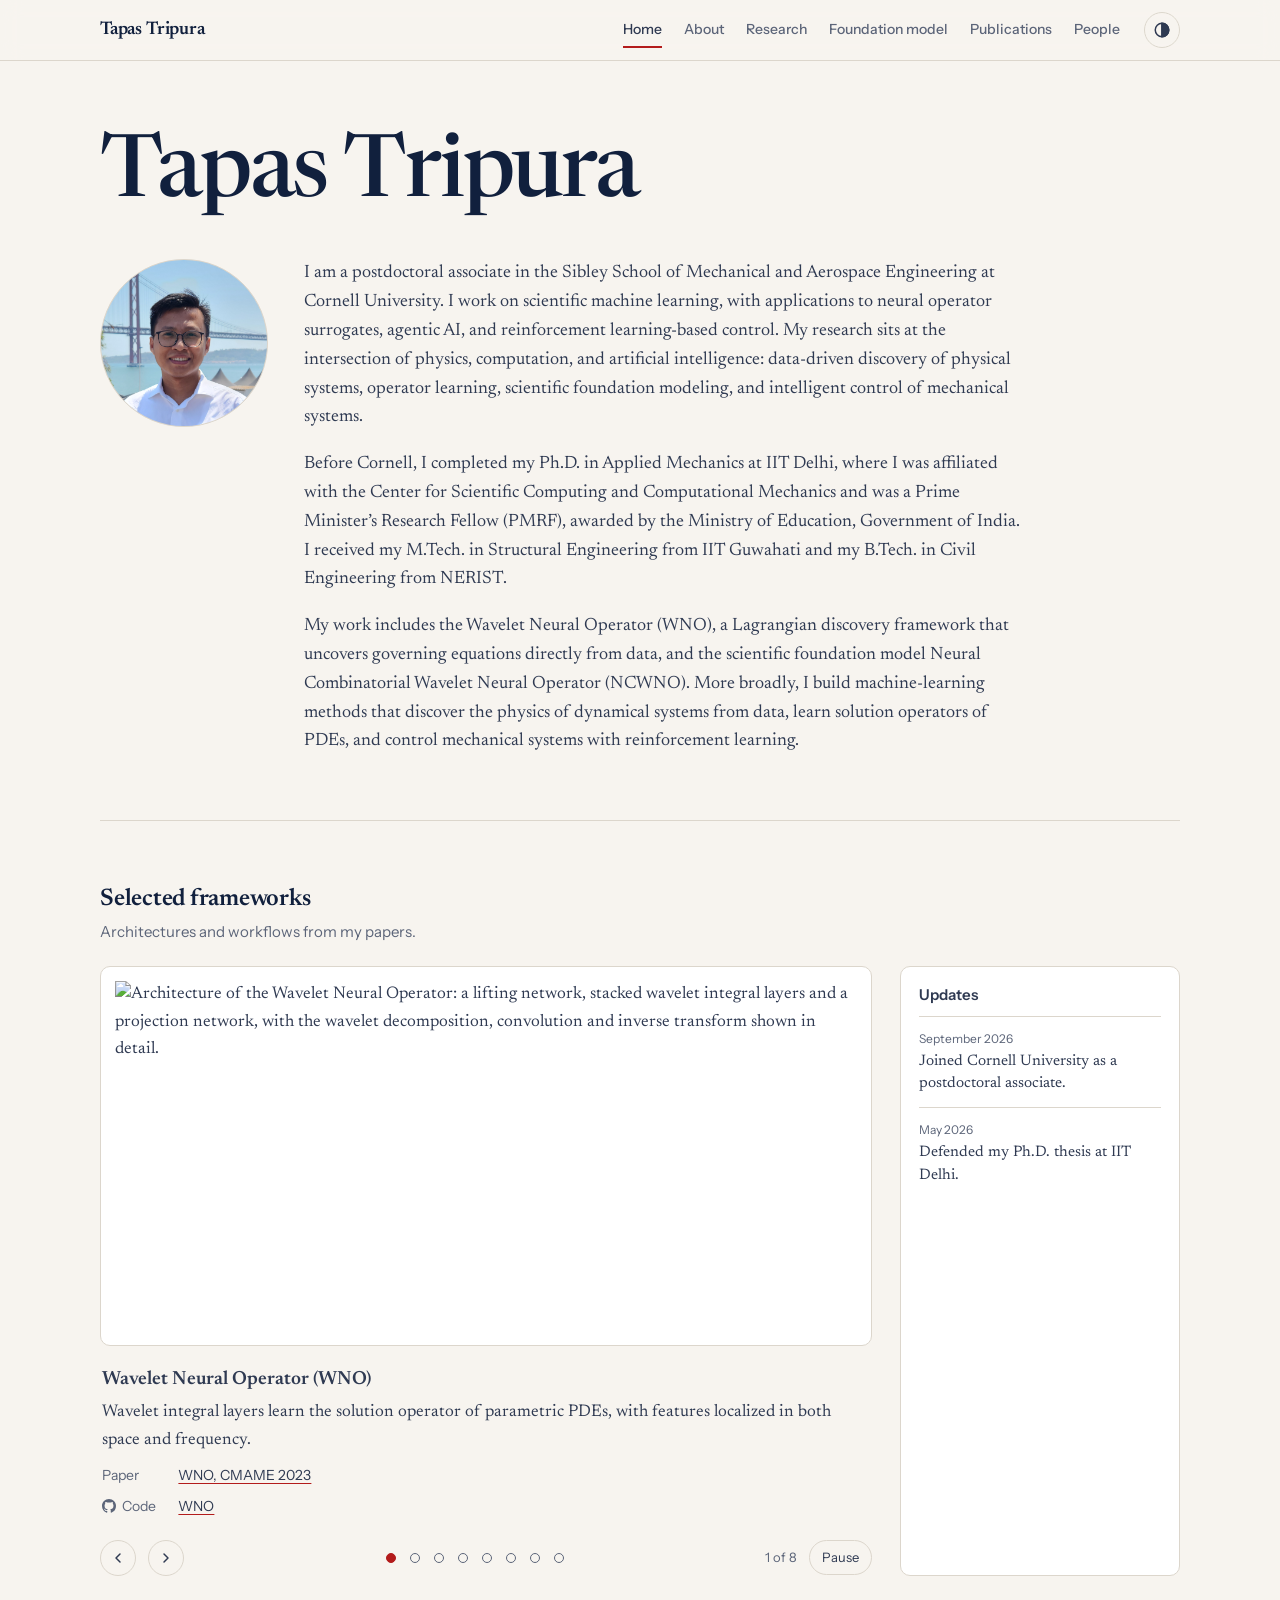
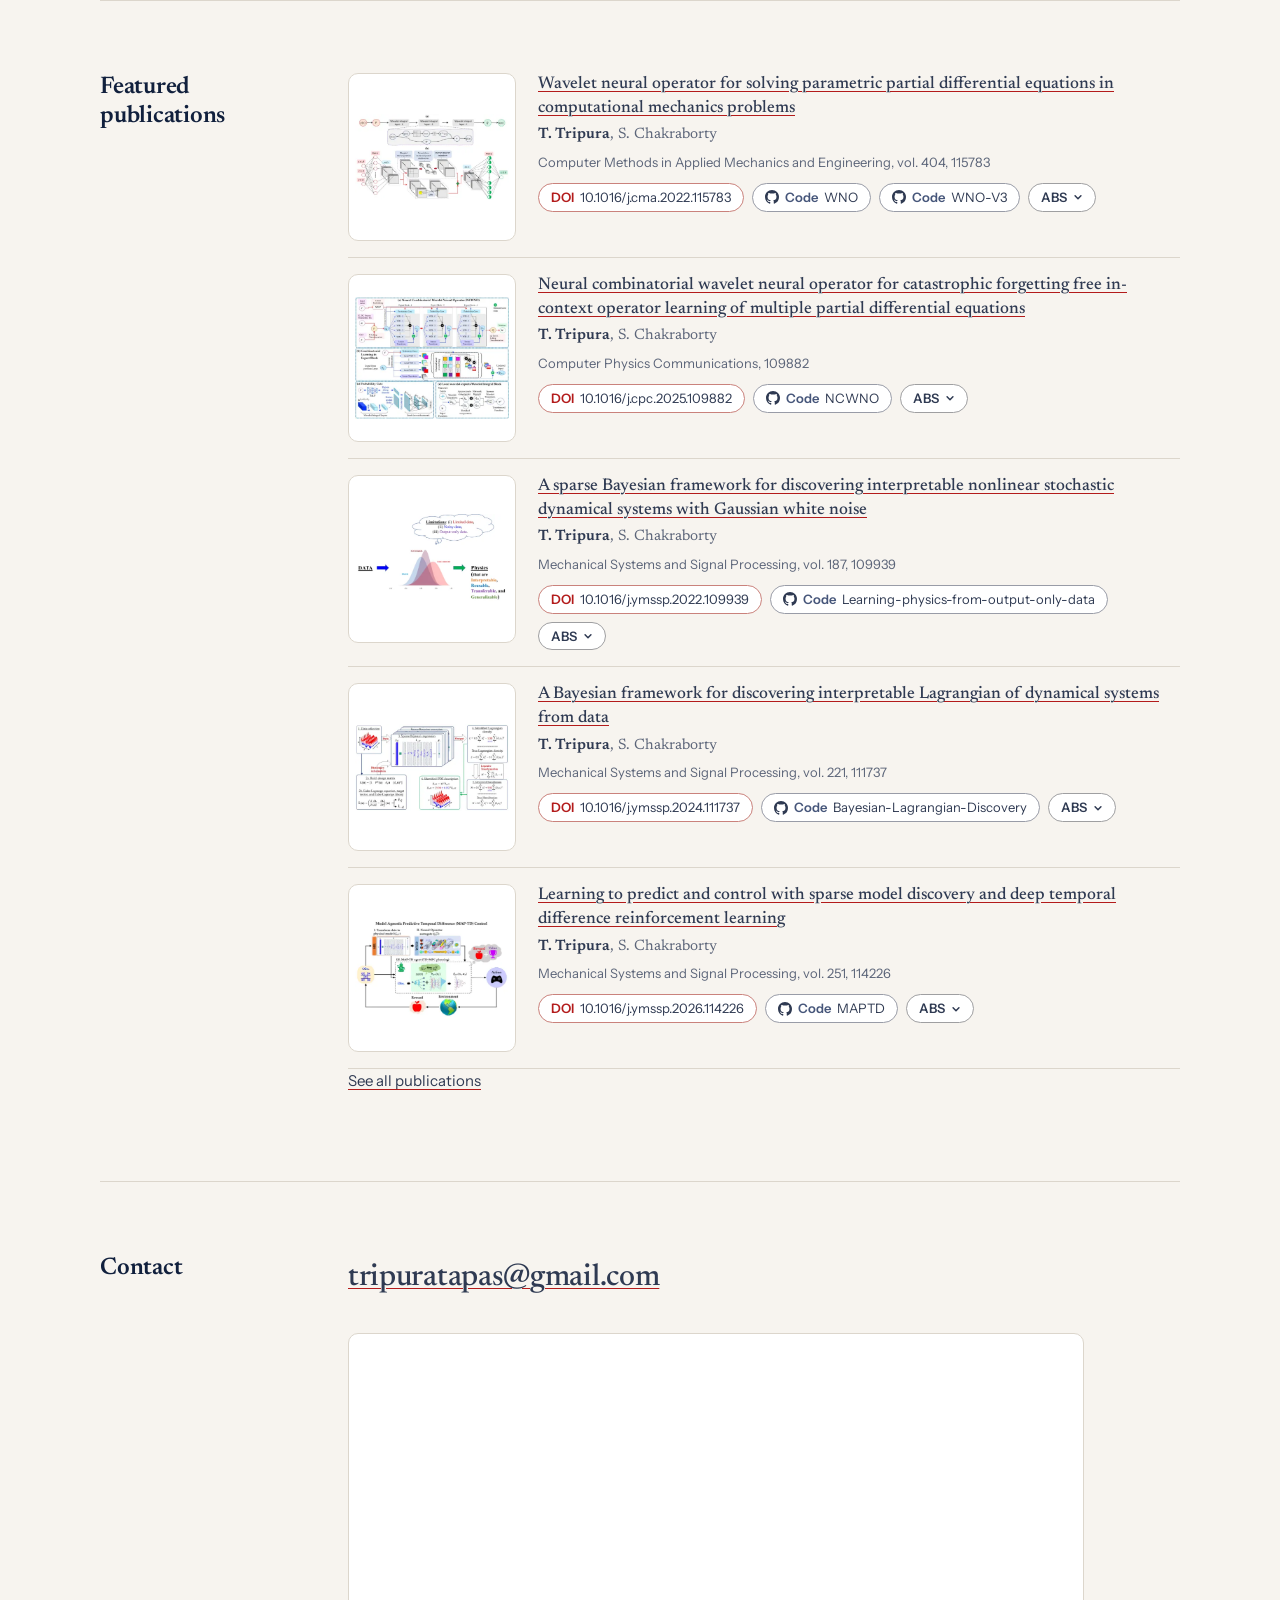
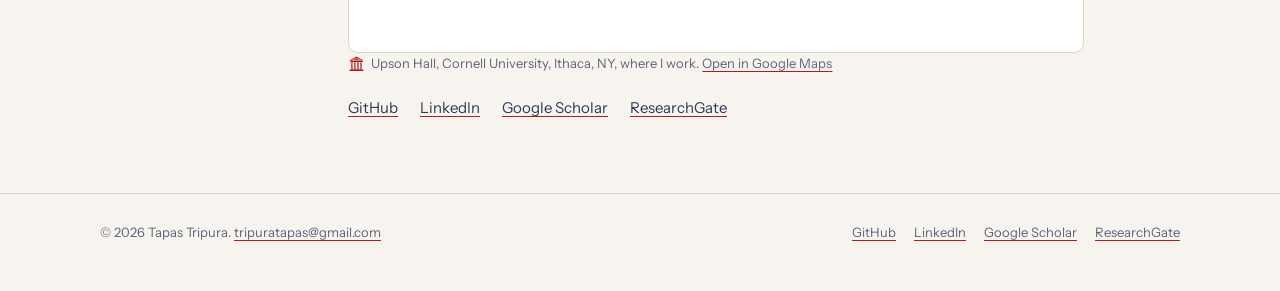
==== commit 3d3b775d: "Home: theme-color and favicon in carnelian and navy Updated theme color meta tags and favicon links " ====
--- a/index.html
+++ b/index.html
@@ -8,9 +8,9 @@
 <meta property="og:title" content="Tapas Tripura | Scientific machine learning and computational mechanics">
 <meta property="og:description" content="Tapas Tripura is a postdoctoral associate at Cornell University working on data-driven physics discovery, neural operators, scientific foundation models and reinforcement learning for control.">
 <meta property="og:type" content="website">
-<meta name="theme-color" content="#F3F5F7" media="(prefers-color-scheme: light)">
-<meta name="theme-color" content="#12161B" media="(prefers-color-scheme: dark)">
-<link rel="icon" href="data:image/svg+xml,%3Csvg xmlns='http://www.w3.org/2000/svg' viewBox='0 0 64 64'%3E%3Crect width='64' height='64' rx='12' fill='%233F5166'/%3E%3Cpath d='M4 34h12c4 0 5-14 9-14s4 24 8 24 4-30 8-30 4 20 8 20h11' fill='none' stroke='%23fff' stroke-width='4' stroke-linecap='round' stroke-linejoin='round'/%3E%3C/svg%3E">
+<meta name="theme-color" content="#F7F4EF" media="(prefers-color-scheme: light)">
+<meta name="theme-color" content="#0F1729" media="(prefers-color-scheme: dark)">
+<link rel="icon" href="data:image/svg+xml,%3Csvg xmlns='http://www.w3.org/2000/svg' viewBox='0 0 64 64'%3E%3Crect width='64' height='64' rx='12' fill='%2311203D'/%3E%3Cpath d='M4 34h12c4 0 5-14 9-14s4 24 8 24 4-30 8-30 4 20 8 20h11' fill='none' stroke='%23fff' stroke-width='4' stroke-linecap='round' stroke-linejoin='round'/%3E%3C/svg%3E">
 <link rel="preconnect" href="https://fonts.googleapis.com">
 <link rel="preconnect" href="https://fonts.gstatic.com" crossorigin="">
 <link href="https://fonts.googleapis.com/css2?family=Instrument+Sans:wght@400;500;600&amp;family=Newsreader:ital,opsz,wght@0,6..72,400;0,6..72,500;0,6..72,600;1,6..72,400&amp;display=swap" rel="stylesheet">
--- a/style.css
+++ b/style.css
@@ -1,26 +1,26 @@
 :root {
-  --paper: #F3F5F7;
+  --paper: #F7F4EF;
   --surface: #FFFFFF;
-  --ink: #1B2430;
-  --muted: #5B6672;
-  --line: #D9DEE3;
-  --teal: #3F5166;
+  --ink: #2F3A52; --head: #11203D;
+  --muted: #5C6579;
+  --line: #DCD6CC;
+  --teal: #B31B1B;
   --teal-ink: #FFFFFF;
-  --indigo: #5F6F80;
+  --indigo: #46567A;
   --serif: "Newsreader", Georgia, "Times New Roman", serif;
   --sans: "Instrument Sans", system-ui, -apple-system, "Segoe UI", Roboto, sans-serif;
   color-scheme: light;
 }
 @media (prefers-color-scheme: dark) {
   :root:not([data-theme="light"]) {
-    --paper: #12161B; --surface: #181E25; --ink: #E6EAEE; --muted: #9AA5B1;
-    --line: #29313A; --teal: #A9B8C9; --teal-ink: #12161B; --indigo: #7F90A3;
+    --paper: #0F1729; --surface: #162038; --ink: #CBD3E3; --head: #F2F5FB; --muted: #94A0B8;
+    --line: #26324D; --teal: #EE6B66; --teal-ink: #0F1729; --indigo: #8A9BC0;
     color-scheme: dark;
   }
 }
 :root[data-theme="dark"] {
-  --paper: #12161B; --surface: #181E25; --ink: #E6EAEE; --muted: #9AA5B1;
-  --line: #29313A; --teal: #A9B8C9; --teal-ink: #12161B; --indigo: #7F90A3;
+  --paper: #0F1729; --surface: #162038; --ink: #CBD3E3; --head: #F2F5FB; --muted: #94A0B8;
+  --line: #26324D; --teal: #EE6B66; --teal-ink: #0F1729; --indigo: #8A9BC0;
   color-scheme: dark;
 }
 
@@ -325,10 +325,11 @@
 .thrust-nav li { padding: 3px 0; }
 .thrust-title { font-family: var(--serif); font-weight: 600; font-size: 1.55rem; letter-spacing: -0.01em; line-height: 1.2; margin: 0 0 8px; }
 .thrust-lede { margin: 0 0 4px; }
-h4.subhead, h2.subhead { font-family: var(--sans); font-size: 0.9375rem; font-weight: 600; margin: 30px 0 4px; padding-bottom: 8px; border-bottom: 1px solid var(--ink); }
+h4.subhead, h2.subhead { font-family: var(--sans); font-size: 0.9375rem; font-weight: 600; color: var(--head); margin: 30px 0 4px; padding-bottom: 8px; border-bottom: 1px solid var(--head); }
 .item { padding: 16px 0; border-bottom: 1px solid var(--line); }
 .item:last-child { border-bottom: 0; }
-.item h5, .item h3 { font-family: var(--serif); font-weight: 600; font-size: 1.1rem; margin: 0 0 4px; }
+.item h5, .item h3 { font-family: var(--serif); font-weight: 700; font-size: 1.4rem; line-height: 1.2; letter-spacing: -0.012em; color: var(--head); margin: 0 0 8px; }
+.item h3 { position: relative; }
 .item p { margin: 0 0 8px; }
 .item .chips { margin: 4px 0 8px; }
 
@@ -383,7 +384,7 @@
 .plist { list-style: none; margin: 0; padding: 0; }
 .plist li.pub:first-child { padding-top: 16px; }
 .more-thrusts { margin-top: 40px; }
-.topic-label { font-family: var(--sans); font-size: 0.8125rem; font-weight: 600; color: var(--muted); margin: 22px 0 8px; }
+.topic-label { font-family: var(--sans); font-size: 0.75rem; font-weight: 600; letter-spacing: 0.09em; text-transform: uppercase; color: var(--teal); margin: 22px 0 8px; }
 .go { margin: 26px 0 0; }
 .thrust-art a.art-link { display: block; }
 .thrust-art a.art-link:hover svg, .thrust-art a.art-link:focus-visible svg { border-color: var(--teal); }
@@ -403,7 +404,7 @@
 @media (max-width: 640px) { .fig-grid { grid-template-columns: 1fr; } }
 
 /* Mini write-up inside an item */
-.item .mini-h { font-family: var(--serif); font-weight: 600; font-size: 1.1rem; letter-spacing: -0.005em; margin: 28px 0 6px; }
+.item .mini-h { font-family: var(--serif); font-weight: 700; font-size: 1.2rem; letter-spacing: -0.005em; color: var(--head); margin: 30px 0 6px; }
 .item .eq { overflow-x: auto; margin: 6px 0 14px; }
 .item .eq .katex-display { margin: 0.5em 0; }
 .item .post-fig.narrow { max-width: 340px; }
@@ -441,3 +442,7 @@
 .timeline ul.courses > li::before { content: ""; display: block; border: 0; border-radius: 0; box-shadow: none; position: absolute; left: 0; top: 0.3em; width: 17px; height: 17px; background: var(--teal); -webkit-mask: url("data:image/svg+xml,%3Csvg xmlns='http://www.w3.org/2000/svg' viewBox='0 0 24 24' fill='none' stroke='black' stroke-width='1.8' stroke-linecap='round' stroke-linejoin='round'%3E%3Cpath d='M2 3h6a4 4 0 0 1 4 4v14a3 3 0 0 0-3-3H2z'/%3E%3Cpath d='M22 3h-6a4 4 0 0 0-4 4v14a3 3 0 0 1 3-3h7z'/%3E%3C/svg%3E") center / contain no-repeat; mask: url("data:image/svg+xml,%3Csvg xmlns='http://www.w3.org/2000/svg' viewBox='0 0 24 24' fill='none' stroke='black' stroke-width='1.8' stroke-linecap='round' stroke-linejoin='round'%3E%3Cpath d='M2 3h6a4 4 0 0 1 4 4v14a3 3 0 0 0-3-3H2z'/%3E%3Cpath d='M22 3h-6a4 4 0 0 0-4 4v14a3 3 0 0 1 3-3h7z'/%3E%3C/svg%3E") center / contain no-repeat; }
 
 .item .post-fig + .chips { margin-top: 16px; }
+
+/* Carnelian and navy: headings in navy, a marker bar on each main title */
+.hero h1, .sec > h1, .sec > h2, .side h1, .gallery > h2, .brand { color: var(--head); }
+.item h3::before { content: ""; position: absolute; left: -14px; top: 0.2em; bottom: 0.2em; width: 3px; border-radius: 2px; background: var(--teal); }
